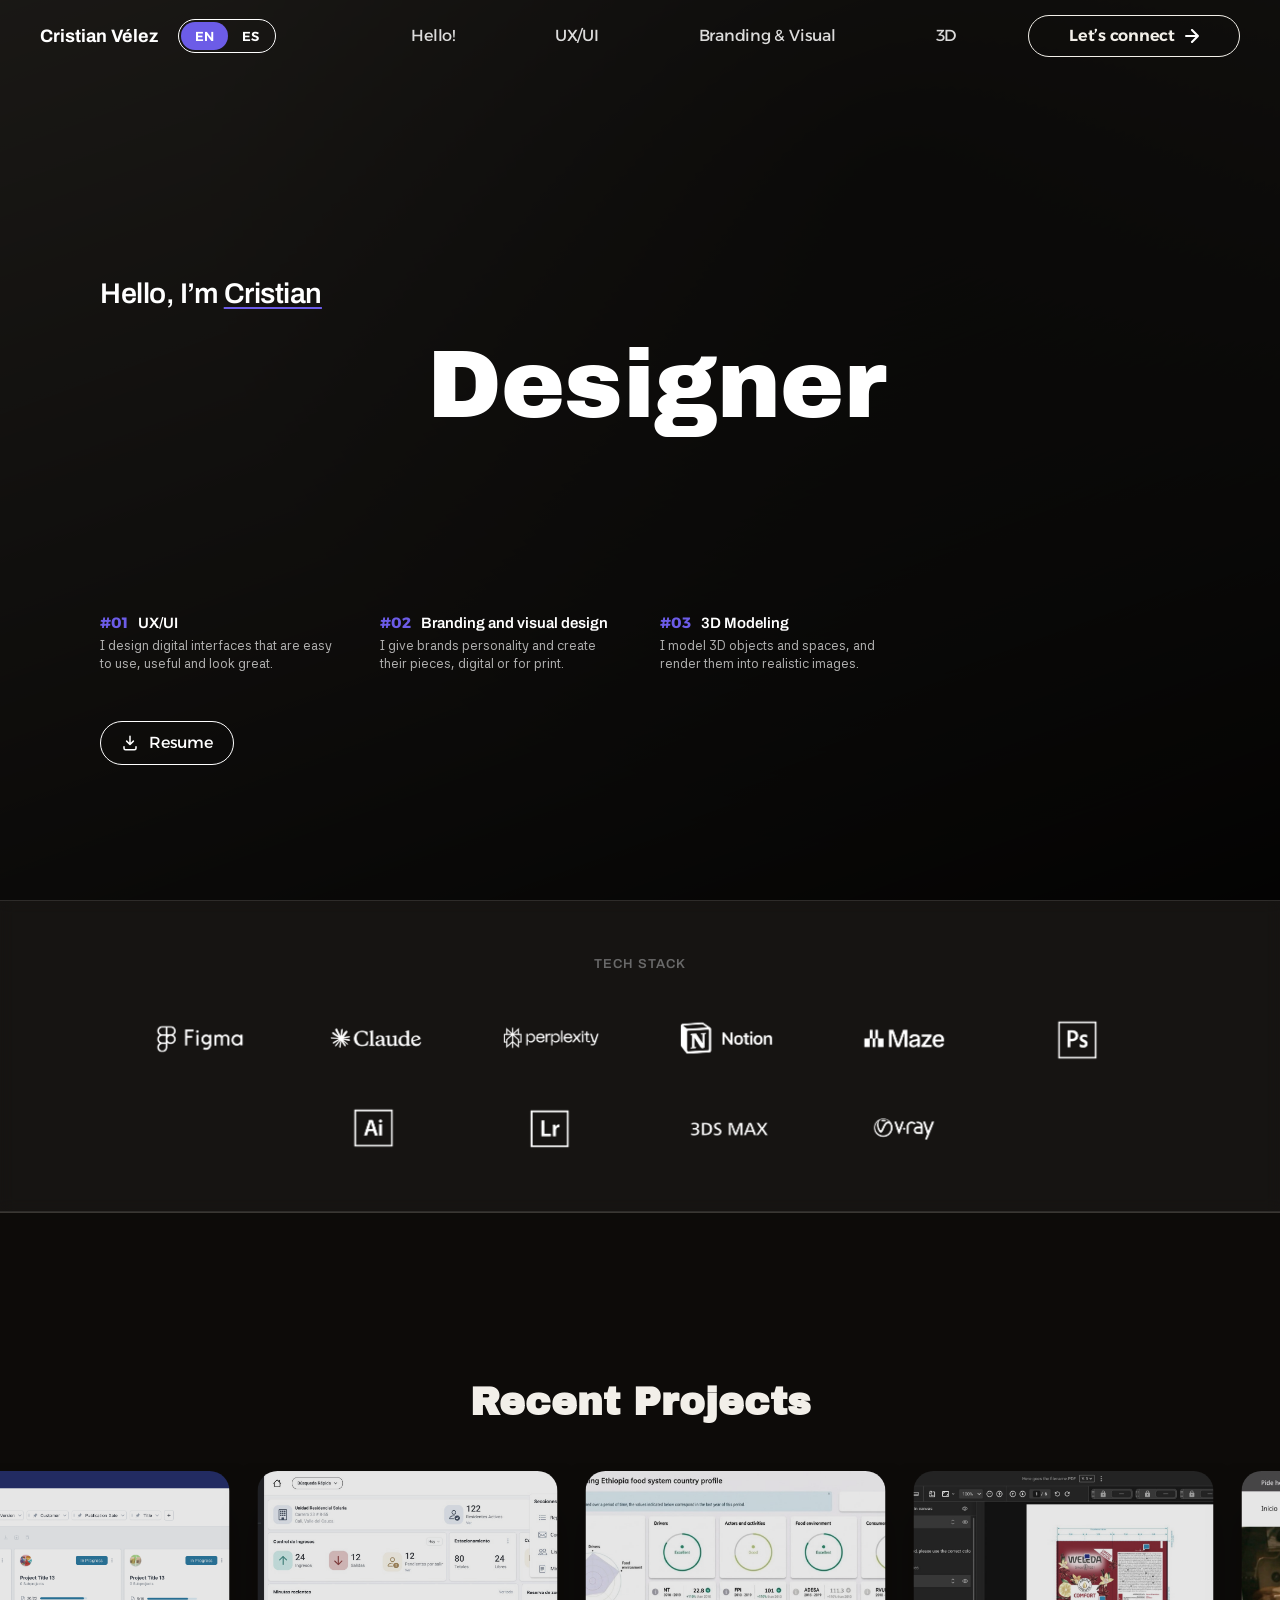
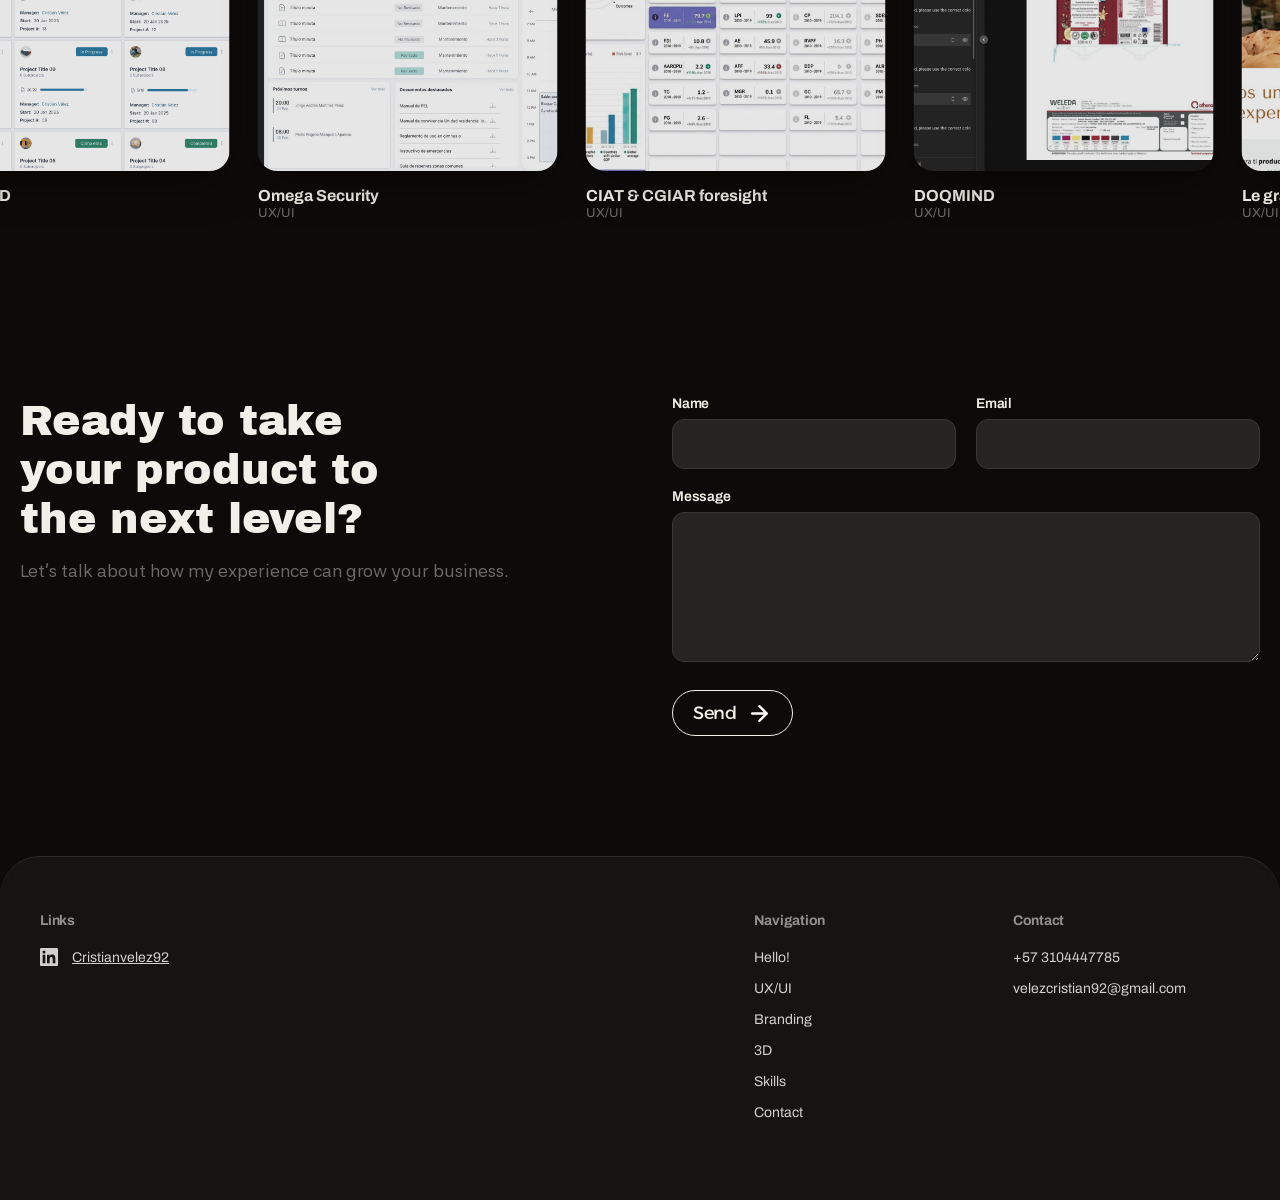
==== index.html @ 63256c47 "Publish portfolio: UX/UI, Branding & Visual Design, and 3D sections Co-Authored-By: Claude Sonnet 5 " ====
<!DOCTYPE html>
<html lang="en" data-idioma="en">
<head>
  <meta charset="UTF-8">
  <meta name="viewport" content="width=device-width, initial-scale=1.0">

  <title>Cristian Vélez — Product UX/UI Designer</title>
  <meta name="description" content="Portfolio de Cristian Vélez, Product UX/UI Designer. Diseño de interfaces digitales, sistemas de diseño y experiencias centradas en el usuario.">

  <!-- Google Analytics: mide visitas y métricas del sitio -->
  <script async src="https://www.googletagmanager.com/gtag/js?id=G-VSRY9CKKLL"></script>
  <script>
    window.dataLayer = window.dataLayer || [];
    function gtag(){dataLayer.push(arguments);}
    gtag('js', new Date());
    gtag('config', 'G-VSRY9CKKLL');
  </script>

  <!-- Tipografías del Figma: Alexandria y Archivo -->
  <link rel="preconnect" href="https://fonts.googleapis.com">
  <link rel="preconnect" href="https://fonts.gstatic.com" crossorigin>
  <link href="https://fonts.googleapis.com/css2?family=Alexandria:wght@400;700&family=Archivo:wght@400;600;700&family=Archivo+Black&family=Asta+Sans:wght@400&display=swap" rel="stylesheet">

  <!-- Se ejecuta ANTES de que se pinte la página, para que no haya
       parpadeo. Hace dos cosas:

       1. Marca que hay JavaScript. Los elementos animados solo se
          ocultan si existe esta clase, así que si el JS falla o está
          desactivado, todo se ve igual pero sin animación.

       2. Elige el idioma: el que hayas usado la última vez, o el del
          navegador si es tu primera visita. Sin JavaScript queda el
          inglés, que es lo que trae el HTML.

       (El sitio es solo modo oscuro: ya no hay selector de tema.) -->
  <script>
    document.documentElement.classList.add('js-anim');
    (function () {
      var guardado = null;
      try { guardado = localStorage.getItem('idioma'); } catch (e) {}
      var idioma = (guardado === 'es' || guardado === 'en') ? guardado
        : ((navigator.language || 'en').toLowerCase().indexOf('es') === 0 ? 'es' : 'en');
      document.documentElement.setAttribute('data-idioma', idioma);
      document.documentElement.setAttribute('lang', idioma);
    })();
  </script>

  <link rel="stylesheet" href="css/tokens.css?v=6">
  <link rel="stylesheet" href="css/styles.css?v=86">
  <!-- Estilos del modal de proyecto (mismo modal que ux-ui.html) -->
  <link rel="stylesheet" href="css/proyectos-bento.css?v=4">
</head>
<body>

  <!-- Fondo animado: cielo estrellado con profundidad (algunas más
       nítidas, otras tenues) que se desplaza al hacer scroll, con
       algún cometa cruzando cada tanto. Puramente decorativo, va
       detrás de todo el contenido. Lo dibuja el JS (ver "FONDO
       ANIMADO — CIELO ESTRELLADO" en js/main.js). -->
  <canvas id="fondo-red" class="fondo-red" aria-hidden="true"></canvas>

  <!-- Barra fina que crece con el scroll: marca cuánto falta de página.
       La ancha el JS (ver "BARRA DE PROGRESO" en js/main.js). -->
  <div class="progreso" aria-hidden="true"><div class="progreso-barra"></div></div>

  <!-- Botón flotante: esconde toda la página y deja solo el fondo
       animado (estrellas + cometas) a pantalla completa. Ver "BOTÓN
       VER LAS ESTRELLAS" en js/main.js y ".modo-espacio" en el CSS. -->
  <button type="button" id="boton-espacio" class="boton-espacio" aria-pressed="false">
    <span data-estado="ver"><span lang="en">View the stars</span><span lang="es">Ver las estrellas</span></span>
    <span data-estado="volver" hidden><span lang="en">Back to the site</span><span lang="es">Volver al sitio</span></span>
  </button>

  <!-- ============================================================
       HEADER — barra de navegación

       CÓMO FUNCIONAN LOS DOS IDIOMAS EN TODO EL SITIO:
       cada texto está escrito dos veces, una al lado de la otra:

           <span lang="en">Projects</span><span lang="es">Proyectos</span>

       El CSS muestra solo la del idioma elegido. Para cambiar un texto,
       editá las dos versiones y listo: no hay que tocar ningún otro
       archivo. Si un texto no se traduce (nombres de proyectos, de
       herramientas, tu nombre), va suelto sin spans.
       ============================================================ -->
  <header class="site-header header-hero">

    <!-- Solo se ve en celular. En pantallas más grandes los links van
         siempre a la vista y este botón se esconde. -->
    <button class="nav-toggle" type="button"
            aria-expanded="false" aria-controls="menu-principal"
            aria-label="Abrir menú">
      <span class="nav-toggle-linea"></span>
      <span class="nav-toggle-linea"></span>
      <span class="nav-toggle-linea"></span>
    </button>

    <!-- Nombre, a la izquierda. En esta página (el home) es solo un
         ancla a "Hello!"; en el resto de páginas apunta acá mismo
         (index.html#hello). -->
    <a href="#hello" class="brand-nombre">Cristian Vélez</a>

    <!-- Selector de idioma, al lado del nombre. -->
    <div class="idioma-toggle" role="group" aria-label="Language / Idioma">
      <button type="button" class="idioma-boton" data-idioma-set="en">EN</button>
      <button type="button" class="idioma-boton" data-idioma-set="es">ES</button>
    </div>

    <!-- Cada categoría (UX/UI, Branding, 3D) es una PÁGINA aparte, no
         una sección de esta misma página. Ya no se marca cuál está
         activa (is-active): los cuatro links se ven siempre igual. -->
    <nav class="nav-pill" id="menu-principal" aria-label="Navegación principal">
      <a href="#hello" class="nav-item"><span lang="en">Hello!</span><span lang="es">¡Hola!</span></a>
      <a href="ux-ui.html" class="nav-item">UX/UI</a>
      <a href="branding.html" class="nav-item"><span lang="en">Branding &amp; Visual</span><span lang="es">Branding &amp; Visual</span></a>
      <a href="3d-modeling.html" class="nav-item">3D</a>

      <!-- Mismo botón que el de acá abajo (en .brand), repetido. Es la
           versión que se ve SOLO en celular, dentro del menú
           hamburguesa: en .brand queda oculta en celular, y esta queda
           oculta en tablet/desktop (ver el media query "hasta 599px"
           en styles.css). Así en cada tamaño existe un solo botón
           visible, nunca los dos a la vez. -->
      <a href="#get-in-touch" class="nav-item nav-cta">
        <span lang="en">Let&rsquo;s connect</span><span lang="es">Conectemos</span>
        <span class="nav-cta-icono"><img src="assets/img/icon-arrow.svg" alt="" width="14" height="14"></span>
      </a>
    </nav>

    <div class="brand">

      <!-- El botón "de verdad" para tablet/desktop. En celular se
           esconde: su lugar lo ocupa la copia de arriba, dentro del
           menú hamburguesa. -->
      <a href="#get-in-touch" class="nav-item nav-cta">
        <span lang="en">Let&rsquo;s connect</span><span lang="es">Conectemos</span>
        <span class="nav-cta-icono"><img src="assets/img/icon-arrow.svg" alt="" width="14" height="14"></span>
      </a>

    </div>

  </header>


  <main>

    <!-- ============================================================
         HELLO! — sección de presentación (hero)
         Para cambiar los textos, edítalos directamente acá abajo.
         ============================================================ -->
    <section id="hello" class="hero" data-reveal-group>

      <!-- Foto de fondo + degradado naranja encima, para que se lea
           como una sola pieza y el texto de arriba se pueda leer.
           Para cambiar el video, reemplazá assets/perfil/hero-video.mp4
           manteniendo el nombre. autoplay+muted+loop+playsinline para
           que arranque solo (sin sonido) en cualquier navegador,
           incluido el celular. -->
      <div class="hero-fondo" aria-hidden="true">
        <video src="assets/perfil/hero-video.mp4" autoplay muted loop playsinline></video>
      </div>

      <div class="hero-texto">
        <p class="hero-eyebrow" data-reveal>
          <span lang="en">Hello, I&rsquo;m <span class="is-accent">Cristian</span></span>
          <span lang="es">Hola, soy <span class="is-accent">Cristian</span></span>
        </p>

        <div class="hero-quote">

          <!-- La palabra dentro de .hero-palabra-rotativa cambia sola
               cada 3 segundos (UX/UI → Visual → 3D → UX/UI...), ver
               "TÍTULO ROTATIVO DEL HERO" en js/main.js. Es la MISMA
               palabra en los dos idiomas (no se traduce "UX/UI",
               "Visual" ni "3D"), así que el JS actualiza las dos
               copias (inglés y español) al mismo tiempo sin
               importarle cuál está visible. -->
          <h1 class="hero-headline" data-reveal>
            <span lang="en"><span class="hero-palabra-rotativa">UX/UI</span> Designer</span>
            <span lang="es">Diseñador <span class="hero-palabra-rotativa">UX/UI</span></span>
          </h1>
        </div>
      </div>

      <!-- Categorías reales del sitio (las mismas 3 páginas del menú),
           a modo de remate de la tarjeta. Si agregás una categoría
           nueva al menú, copiá uno de estos <a> y sumalo acá también. -->
      <nav class="hero-categorias" aria-label="Categorías de trabajo" data-reveal>
        <a href="ux-ui.html">
          <span class="hero-categoria-titulo"><span class="hero-categoria-num">01</span>UX/UI</span>
          <span class="hero-categoria-desc">
            <span lang="en">I design digital interfaces that are easy to use, useful and look great.</span>
            <span lang="es">Creo interfaces digitales fáciles de usar, útiles y que se ven geniales.</span>
          </span>
        </a>
        <a href="branding.html">
          <span class="hero-categoria-titulo"><span class="hero-categoria-num">02</span><span lang="en">Branding and visual design</span><span lang="es">Branding and visual design</span></span>
          <span class="hero-categoria-desc">
            <span lang="en">I give brands personality and create their pieces, digital or for print.</span>
            <span lang="es">Le doy personalidad a las marcas y creo sus piezas digitales o para impresión.</span>
          </span>
        </a>
        <a href="3d-modeling.html">
          <span class="hero-categoria-titulo"><span class="hero-categoria-num">03</span><span lang="en">3D Modeling</span><span lang="es">Modelado 3D</span></span>
          <span class="hero-categoria-desc">
            <span lang="en">I model 3D objects and spaces, and render them into realistic images.</span>
            <span lang="es">Modelo objetos y espacios en 3D, y los renderizo en imágenes realistas.</span>
          </span>
        </a>
      </nav>

      <!-- El botón reutiliza el mismo PDF que "About me": ver el
           aviso sobre el CV en español ahí abajo. -->
      <a class="btn-secundario hero-cv cv-descarga" data-reveal
         href="assets/cv/cv-cristian-velez-en.pdf" download>
        <svg class="btn-secundario-icono" viewBox="0 0 24 24" width="18" height="18"
             fill="none" aria-hidden="true" focusable="false">
          <path d="M12 3v11m0 0l-4.5-4.5M12 14l4.5-4.5M4 17v2a2 2 0 0 0 2 2h12a2 2 0 0 0 2-2v-2"
                stroke="currentColor" stroke-width="2"
                stroke-linecap="round" stroke-linejoin="round"/>
        </svg>
        <span lang="en">Resume</span><span lang="es">Currículum</span>
      </a>

    </section>

    <!-- ============================================================
         PROGRAMAS — franja oscura de ancho completo, justo después
         de la foto del Hello.

         Los logos se cargan solos si existe el archivo correspondiente
         en assets/tools/ (ver "LOGOS DE HERRAMIENTAS" en js/main.js).
         Mientras no exista, cada uno muestra el nombre en texto.
         ============================================================ -->
    <section class="herramientas" data-reveal-group>
      <p class="herramientas-titulo" data-reveal>
        <span lang="en">Tech stack</span>
        <span lang="es">Stack tecnológico</span>
      </p>
      <ul class="herramientas-lista">
        <li data-reveal data-tool="figma">Figma</li>
        <li data-reveal data-tool="claude">Claude</li>
        <li data-reveal data-tool="perplexity">Perplexity</li>
        <li data-reveal data-tool="notion">Notion</li>
        <li data-reveal data-tool="maze">Maze</li>
        <li data-reveal data-tool="photoshop">Photoshop</li>
        <li data-reveal data-tool="illustrator">Illustrator</li>
        <li data-reveal data-tool="lightroom">Lightroom</li>
        <li data-reveal data-tool="3dmax">3ds Max</li>
        <li data-reveal data-tool="vray">V-Ray</li>
      </ul>
    </section>

    <!-- Línea separadora. Va de borde a borde de la pantalla.
         Para cambiar el aire que deja, mirá .separador en el CSS. -->
    <hr class="separador">

    <!-- ============================================================
         PROYECTOS RECIENTES — vidriera de 6, con link a la página de
         su categoría. Por ahora los 6 son de UX/UI porque es la única
         categoría con proyectos reales cargados: apenas tengas
         contenido real de Branding o 3D, cambiamos 2 o 3 de estos por
         esos (nunca inventar proyectos que no existen).

         La PORTADA de cada uno reutiliza la primera captura de su
         carrusel (ver js/projects.js). Cuando tengas una imagen
         pensada como portada, avisame y la cambiamos acá.
         ============================================================ -->
    <section class="recientes" data-reveal-group>
      <h2 class="recientes-titulo" data-reveal>
        <span lang="en">Recent Projects</span>
        <span lang="es">Proyectos recientes</span>
      </h2>

      <!-- Carrusel a todo el ancho de la pantalla (a propósito, sin el
           max-width del resto de la sección): se arrastra con el
           mouse/dedo (ver "CARRUSEL DE PROYECTOS RECIENTES" en
           js/main.js) y también responde al scroll horizontal normal
           (trackpad, shift+rueda). -->
      <div class="recientes-carrusel" data-carrusel>
       <div class="recientes-pista">
        <!-- data-proyecto + los campos ocultos (bento-item-*) son lo que
             lee js/proyectos-bento.js para abrir el modal con la info
             real del proyecto (la misma que en ux-ui.html). El href
             queda como respaldo por si el JS no carga. -->
        <a class="recientes-item" href="ux-ui.html" data-reveal data-proyecto="doqmind-platform">
          <img src="assets/projects/doqmind-platform/01-projects.png" alt="" loading="lazy" draggable="false">
          <span class="recientes-texto">
            <span class="recientes-nombre">DOQMIND</span>
            <span class="recientes-categoria">UX/UI</span>
          </span>
          <h2 class="bento-item-titulo" hidden>DOQMIND</h2>
          <span class="bento-item-categoria" hidden>SaaS</span>
          <span class="bento-badge-anio" hidden><span lang="en">2023–Present</span><span lang="es">2023–Presente</span></span>
          <p class="bento-item-subtitulo" hidden>
            <span lang="en">Workflow and assets management platform</span>
            <span lang="es">Plataforma de gestión de flujos de trabajo y activos</span>
          </p>
          <p class="bento-item-desc-completa" hidden>
            <span lang="en">I stepped into this project with the platform already live to fix critical issues:
              poorly optimized workflows causing bottlenecks and inconsistent interfaces that felt tedious to
              users. I redesigned dozens of screens and built a structured design system with a clear, versatile
              visual identity tailored for client customization. Ultimately, we optimized user task times and
              provided a much simpler way to search for files and manage projects.</span>
            <span lang="es">Entré a este proyecto con la plataforma ya en marcha para resolver problemas
              críticos: flujos mal optimizados que generaban cuellos de botella e interfaces sin consistencia
              visual que resultaban tediosas para el usuario. Rediseñé decenas de pantallas y estructuré un
              sistema de diseño con una identidad visual clara y versátil para la personalización de cada
              cliente. Al final, logramos optimizar los tiempos de trabajo de los usuarios y les dimos una
              forma mucho más sencilla de buscar archivos y gestionar sus proyectos.</span>
          </p>
        </a>

        <a class="recientes-item" href="ux-ui.html" data-reveal data-proyecto="omega-security">
          <img src="assets/projects/omega-security/01-menu-navegacion.jpg" alt="" loading="lazy" draggable="false">
          <span class="recientes-texto">
            <span class="recientes-nombre">Omega Security</span>
            <span class="recientes-categoria">UX/UI</span>
          </span>
          <h2 class="bento-item-titulo" hidden>Omega Security</h2>
          <span class="bento-item-categoria" hidden>B2B</span>
          <span class="bento-badge-anio" hidden>2022</span>
          <p class="bento-item-subtitulo" hidden>
            <span lang="en">Residential unit access management platform</span>
            <span lang="es">Plataforma de gestión de accesos para unidades residenciales</span>
          </p>
          <p class="bento-item-desc-completa" hidden>
            <span lang="en">I designed from scratch the platform used by security guards
              and coordinators in residential complexes to manage access logs, parcel
              deliveries, and incident reports. To understand the real-world context,
              I conducted field research directly at guard posts, interviewing staff
              to map out time-critical actions. Based on these insights, I structured an
              intuitive layout with role-based access that streamlined the daily operations
              of the security team. The platform is currently live and actively running
              across the company's residential sites.</span>
            <span lang="es">Diseñé desde cero la plataforma que utilizan los vigilantes y
              coordinadores en unidades residenciales para gestionar accesos, paquetería y
              minutas de seguridad. Para entender las necesidades reales del entorno,
              realicé investigación de campo directamente en las porterías, entrevistando
              al personal operativo para mapear las tareas más críticas e inmediatas. Con
              esta información, definí un layout intuitivo y un sistema de permisos por
              roles que simplificó la rutina diaria del equipo de seguridad. La plataforma
              se encuentra completamente funcional, operando en tiempo real en los
              proyectos residenciales de la empresa.</span>
          </p>
        </a>

        <a class="recientes-item" href="ux-ui.html" data-reveal data-proyecto="ciat-cgiar-foresight">
          <img src="assets/projects/ciat-cgiar-foresight/01-home.jpg" alt="" loading="lazy" draggable="false">
          <span class="recientes-texto">
            <span class="recientes-nombre">CIAT &amp; CGIAR foresight</span>
            <span class="recientes-categoria">UX/UI</span>
          </span>
          <h2 class="bento-item-titulo" hidden>CIAT &amp; CGIAR foresight</h2>
          <span class="bento-item-categoria" hidden>Dashboards</span>
          <span class="bento-badge-anio" hidden>2021</span>
          <p class="bento-item-subtitulo" hidden>
            <span lang="en">Website and interactive dashboard</span>
            <span lang="es">Sitio web y tablero interactivo</span>
          </p>
          <p class="bento-item-desc-completa" hidden>
            <span lang="en">I designed an interactive dashboard for CIAT and CGIAR
              Foresight focused on visualizing open-data across socio-economic and food
              systems. My role was to structure and categorize complex variables
              (environmental, social, energy, and consumer choice) into a clear overview
              of country-level performance in regions like Ethiopia, Honduras, and
              Bangladesh. The tool is currently active and supports the organization’s
              ongoing foresight research.</span>
            <span lang="es">Diseñé un dashboard interactivo para CIAT y CGIAR Foresight
              enfocado en la visualización de datos abiertos sobre sistemas alimentarios y
              socioeconómicos. Mi rol fue estructurar y categorizar variables complejas
              (ambientales, sociales, energéticas y de consumo) para presentar una visión
              clara de la situación país en regiones como Etiopía, Honduras y Bangladesh. La herramienta está
              operativa y permite a la organización analizar la salud general de estas
              variables para respaldar sus investigaciones prospectivas.</span>
          </p>
        </a>

        <a class="recientes-item" href="ux-ui.html" data-reveal data-proyecto="doqmind-viewer">
          <img src="assets/projects/doqmind-viewer/01-general.jpg" alt="" loading="lazy" draggable="false">
          <span class="recientes-texto">
            <span class="recientes-nombre">DOQMIND</span>
            <span class="recientes-categoria">UX/UI</span>
          </span>
          <h2 class="bento-item-titulo" hidden>DOQMIND</h2>
          <span class="bento-item-categoria" hidden>SaaS</span>
          <span class="bento-badge-anio" hidden><span lang="en">2023–Present</span><span lang="es">2023–Presente</span></span>
          <p class="bento-item-subtitulo" hidden>
            <span lang="en">Collaborative asset viewer</span>
            <span lang="es">Visor colaborativo de assets</span>
          </p>
          <p class="bento-item-desc-completa" hidden>
            <span lang="en">I designed this interface from scratch based on an initial set of technical
              requirements and collaborative tools. I mapped out interaction flows and structured a
              workspace where complex features—such as distance measuring, color layer inspection,
              barcode analysis, multi-page viewing, and live commenting—could coexist seamlessly.
              The tool is currently live, used in real-time operations, and continuously evolving.</span>
            <span lang="es">Diseñé esta interfaz desde cero a partir de una lista inicial de
              requerimientos técnicos y herramientas colaborativas. Me encargué de diagramar
              las interacciones y estructurar un espacio de trabajo donde funciones complejas
              como medición de distancias, inspección de capas de color, códigos de barras,
              paginado y comentarios en tiempo real convivieran de manera intuitiva y sin choques
              operativos. La herramienta está completamente funcional, es utilizada en tiempo real
              por los clientes de la compañía y continúa sumando mejoras.</span>
          </p>
        </a>

        <a class="recientes-item" href="ux-ui.html" data-reveal data-proyecto="le-grand-frances-bakery">
          <img src="assets/projects/le-grand-frances-bakery/01-home.jpg" alt="" loading="lazy" draggable="false">
          <span class="recientes-texto">
            <span class="recientes-nombre">Le grand francés bakery</span>
            <span class="recientes-categoria">UX/UI</span>
          </span>
          <h2 class="bento-item-titulo" hidden>Le grand francés bakery</h2>
          <span class="bento-item-categoria" hidden>B2C</span>
          <span class="bento-badge-anio" hidden>2020</span>
          <p class="bento-item-subtitulo" hidden>
            <span lang="en">Online sales platform</span>
            <span lang="es">Plataforma de ventas online</span>
          </p>
          <p class="bento-item-desc-completa" hidden>
            <span lang="en">I designed the e-commerce platform for Le Grand Francés,
              covering everything from brand presentation to catalog management and the
              full checkout/delivery flow for both retail and wholesale orders. The live
              platform optimized business operations by centralizing order intake,
              logistics, and payments into a single, intuitive channel.</span>
            <span lang="es">Diseñé la plataforma de e-commerce para la panadería Le
              Grand Francés, cubriendo desde la presentación de marca hasta el catálogo y
              flujo completo de pago y envío para ventas minoristas y al por mayor. El
              sitio web optimizó la operación del negocio al centralizar la recepción de
              pedidos, organizando la logística y la facturación a través de un canal
              digital claro y 100% operativo.</span>
          </p>
        </a>

        <a class="recientes-item" href="ux-ui.html" data-reveal data-proyecto="driven-properties-latam">
          <img src="assets/projects/driven-properties-latam/01-destacados.jpg" alt="" loading="lazy" draggable="false">
          <span class="recientes-texto">
            <span class="recientes-nombre">Driven properties LATAM</span>
            <span class="recientes-categoria">UX/UI</span>
          </span>
          <h2 class="bento-item-titulo" hidden>Driven properties LATAM</h2>
          <span class="bento-item-categoria" hidden><span lang="en">Websites</span><span lang="es">Sitios web</span></span>
          <span class="bento-badge-anio" hidden>2020</span>
          <p class="bento-item-subtitulo" hidden>
            <span lang="en">Website</span>
            <span lang="es">Sitio web</span>
          </p>
          <p class="bento-item-desc-completa" hidden>
            <span lang="en">I designed the regional digital platform for Driven Properties
              LATAM, tailored for real estate investment and discovery in Dubai. I
              structured the user experience to highlight market benefits, map out key
              neighborhoods, and present an interactive catalog for buying, selling, or
              listing properties for rent.</span>
            <span lang="es">Diseñé la plataforma digital de Driven Properties para el
              mercado latinoamericano, orientada a la consulta e inversión inmobiliaria
              en Dubái. Estructuré la experiencia para educar al usuario sobre
              los beneficios del mercado, presentar un mapa de zonas clave y desplegar
              un catálogo interactivo de propiedades para compra, venta o alquiler,
              además de permitir a los propietarios postular sus inmuebles.</span>
          </p>
        </a>

        <a class="recientes-item" href="branding.html" data-reveal data-proyecto="johanna-borrero-pediatria">
          <img src="assets/projects/johanna-borrero-pediatria/00.jpg" alt="" loading="lazy" draggable="false">
          <span class="recientes-texto">
            <span class="recientes-nombre">Johanna Borrero Pediatría</span>
            <span class="recientes-categoria">Branding</span>
          </span>
          <h2 class="bento-item-titulo" hidden>Johanna Borrero Pediatría y Neonatología</h2>
          <span class="bento-item-categoria" hidden>Branding</span>
          <span class="bento-badge-anio" hidden><span lang="en">2026</span><span lang="es">2026</span></span>
          <p class="bento-item-subtitulo" hidden>
            <span lang="en">Visual identity for a pediatric practice</span>
            <span lang="es">Identidad visual para un consultorio pediátrico</span>
          </p>
          <p class="bento-item-desc-completa" hidden>
            <span lang="en">Creation of the visual identity for Dra. Johanna Borrero's pediatric and
              neonatal practice. I designed the isotype — a mother elephant and her calf, symbolizing
              memory, protection and bond — along with the logotype, color palette, typography and
              voice and tone.</span>
            <span lang="es">Creación de la identidad visual para el consultorio de pediatría y
              neonatología de la Dra. Johanna Borrero. Diseñé el isotipo —una elefanta y su cría, que
              simbolizan memoria, protección y vínculo— junto con el logotipo, la paleta de color, la
              tipografía y el tono de voz de la marca.</span>
          </p>
        </a>

        <a class="recientes-item" href="branding.html" data-reveal data-proyecto="eme-al-cubo">
          <img src="assets/projects/eme-al-cubo/00.jpg" alt="" loading="lazy" draggable="false">
          <span class="recientes-texto">
            <span class="recientes-nombre">Eme al Cubo</span>
            <span class="recientes-categoria">Branding</span>
          </span>
          <h2 class="bento-item-titulo" hidden>Eme al Cubo</h2>
          <span class="bento-item-categoria" hidden>Branding</span>
          <span class="bento-badge-anio" hidden><span lang="en">2026</span><span lang="es">2026</span></span>
          <p class="bento-item-subtitulo" hidden>
            <span lang="en">Corporate identity for a construction company</span>
            <span lang="es">Identidad corporativa para una constructora</span>
          </p>
          <p class="bento-item-desc-completa" hidden>
            <span lang="en">Creation of the corporate identity for Eme al Cubo, an architectural
              development and civil works company. I designed the isotype — the letter M repeated
              on the three visible faces of a cube, drawn with a single continuous stroke — along
              with the logotype, color palette, typography and system of authorized versions.</span>
            <span lang="es">Creación de la identidad corporativa de Eme al Cubo, una empresa de
              desarrollos arquitectónicos y obra civil. Diseñé el isotipo —la letra M repetida en
              las tres caras visibles de un cubo, trazada con una sola línea continua— junto con el
              logotipo, la paleta de color, la tipografía y el sistema de versiones autorizadas.</span>
          </p>
        </a>

        <a class="recientes-item" href="3d-modeling.html" data-reveal data-proyecto="bigjonan-studio">
          <img src="assets/projects/booth-design/aht-fehgra.png" alt="" loading="lazy" draggable="false">
          <span class="recientes-texto">
            <span class="recientes-nombre">Bigjonan Studio</span>
            <span class="recientes-categoria">3D</span>
          </span>
          <h2 class="bento-item-titulo" hidden>Bigjonan Studio</h2>
          <span class="bento-item-categoria" hidden><span lang="en">Booth design</span><span lang="es">Diseño de stands</span></span>
        </a>
       </div>
      </div>
    </section>

    <!-- La sección de proyectos UX/UI se mudó a ux-ui.html: ahora es su
         propia página, junto con Branding (branding.html) y 3D
         (3d-modeling.html). Acá en el home solo queda la presentación
         (Hello!), Programas, Skills y Contacto. -->

    <!-- La sección Skills (habilidades de UX/UI) se mudó a ux-ui.html:
         son habilidades específicas de esa disciplina, no algo
         general del home. -->

    <!-- ============================================================
         GET IN TOUCH — titular + formulario de contacto

         El formulario usa WEB3FORMS: los envíos te llegan por email,
         sin backend ni base de datos. La clave ya está puesta.

         OJO: solo funciona con el sitio PUBLICADO. Si abrís este
         archivo con doble clic, el navegador bloquea el envío.
         ============================================================ -->
    <section id="get-in-touch" class="contacto" data-reveal-group>

      <div class="contacto-texto" data-reveal>
        <h2 class="contacto-titulo">
          <span lang="en">Ready to take your product to the next level?</span>
          <span lang="es">¿Listo para elevar el nivel de tu producto?</span>
        </h2>
        <p class="contacto-lead">
          <span lang="en">Let&rsquo;s talk about how my experience can grow your business.</span>
          <span lang="es">Hablemos de cómo mi experiencia puede hacer crecer tu negocio.</span>
        </p>
      </div>

      <form class="contacto-form"
            action="https://api.web3forms.com/submit"
            method="POST"
            data-reveal>

        <!-- Tu clave de Web3Forms. Sin esto el formulario no envía. -->
        <input type="hidden" name="access_key" value="1b6043e1-4f85-4c2c-814d-a2afacd2a529">

        <!-- Asunto con el que te va a llegar el mail. Cambialo si querés. -->
        <input type="hidden" name="subject" value="Nuevo mensaje desde el portfolio">

        <!-- Trampa antispam de Web3Forms: no se ve, pero los robots la
             marcan y así el envío se descarta. No la borres. -->
        <input type="checkbox" name="botcheck" class="campo-trampa" tabindex="-1">

        <div class="contacto-fila">
          <div class="campo">
            <label for="nombre"><span lang="en">Name</span><span lang="es">Nombre</span></label>
            <!-- Los name de estos campos son los que espera Web3Forms:
                 usa "email" para que puedas responder el mail directo a
                 quien te escribió. -->
            <input id="nombre" name="name" type="text" autocomplete="name" required>
          </div>

          <div class="campo">
            <label for="email">Email</label>
            <input id="email" name="email" type="email" autocomplete="email" required>
          </div>
        </div>

        <div class="campo">
          <label for="mensaje"><span lang="en">Message</span><span lang="es">Mensaje</span></label>
          <textarea id="mensaje" name="message" rows="6" required></textarea>
        </div>
        <button type="submit" class="btn-primary contacto-enviar">
          <span lang="en">Send</span><span lang="es">Enviar</span>
          <span class="btn-icon">
            <img src="assets/img/icon-arrow.svg" alt="" width="17" height="17">
          </span>
        </button>
      </form>

    </section>

  </main>

  <!-- ============================================================
       MODAL DE PROYECTO — igual que en ux-ui.html/branding.html/
       3d-modeling.html. Se abre al hacer clic en una tarjeta del
       carrusel "Proyectos recientes" (ver js/proyectos-bento.js).
       ============================================================ -->
  <div class="bento-modal" id="bento-modal" aria-hidden="true">
    <div class="bento-modal-fondo" data-cerrar-modal></div>
    <div class="bento-modal-caja" role="dialog" aria-modal="true" aria-labelledby="bento-modal-titulo">
      <button type="button" class="bento-modal-cerrar" data-cerrar-modal aria-label="Close">
        <svg viewBox="0 0 24 24" width="20" height="20" fill="none" aria-hidden="true">
          <path d="M6 6l12 12M18 6L6 18" stroke="currentColor" stroke-width="2" stroke-linecap="round"/>
        </svg>
      </button>

      <div class="bento-modal-galeria">
        <img class="bento-modal-imagen" id="bento-modal-imagen" src="" alt="">
        <button type="button" class="bento-modal-nav bento-modal-prev" data-modal-prev aria-label="Previous image">
          <svg viewBox="0 0 24 24" width="20" height="20" fill="none" aria-hidden="true"><path d="M15 6l-6 6 6 6" stroke="currentColor" stroke-width="2" stroke-linecap="round" stroke-linejoin="round"/></svg>
        </button>
        <button type="button" class="bento-modal-nav bento-modal-next" data-modal-next aria-label="Next image">
          <svg viewBox="0 0 24 24" width="20" height="20" fill="none" aria-hidden="true"><path d="M9 6l6 6-6 6" stroke="currentColor" stroke-width="2" stroke-linecap="round" stroke-linejoin="round"/></svg>
        </button>
        <span class="bento-modal-contador" id="bento-modal-contador"></span>
      </div>

      <div class="bento-modal-texto">
        <div class="bento-modal-meta">
          <span class="bento-modal-categoria" id="bento-modal-categoria"></span>
          <span class="bento-modal-anio" id="bento-modal-anio"></span>
        </div>
        <h2 class="bento-modal-titulo" id="bento-modal-titulo"></h2>
        <p class="bento-modal-caption" id="bento-modal-caption"></p>
        <p class="bento-modal-subtitulo" id="bento-modal-subtitulo"></p>
        <p class="bento-modal-descripcion" id="bento-modal-descripcion"></p>
      </div>
    </div>
  </div>

  <!-- ============================================================
       FOOTER — tres columnas sobre fondo oscuro
       Para editar los textos, cambialos directamente acá abajo.
       ============================================================ -->
  <footer class="site-footer">
    <div class="footer-interior">

      <div class="footer-col">
        <h2 class="footer-titulo"><span lang="en">Links</span><span lang="es">Enlaces</span></h2>
        <ul class="footer-lista">
          <li>
            <!-- OJO: la dirección la armé con tu usuario, pero LinkedIn
                 no siempre usa el mismo texto en la URL del perfil.
                 Abrí tu perfil, copiá la dirección de la barra del
                 navegador y pegala acá en el href. -->
            <a class="footer-social" href="https://www.linkedin.com/in/cristianvelez92"
               target="_blank" rel="noopener noreferrer">
              <svg class="footer-icono" viewBox="0 0 24 24" width="18" height="18"
                   fill="currentColor" aria-hidden="true" focusable="false">
                <path d="M20.447 20.452h-3.554v-5.569c0-1.328-.027-3.037-1.852-3.037-1.853 0-2.136 1.445-2.136 2.939v5.667H9.351V9h3.414v1.561h.046c.477-.9 1.637-1.85 3.37-1.85 3.601 0 4.267 2.37 4.267 5.455v6.286zM5.337 7.433a2.062 2.062 0 0 1-2.063-2.065 2.064 2.064 0 1 1 2.063 2.065zm1.782 13.019H3.555V9h3.564v11.452zM22.225 0H1.771C.792 0 0 .774 0 1.729v20.542C0 23.227.792 24 1.771 24h20.451C23.2 24 24 23.227 24 22.271V1.729C24 .774 23.2 0 22.222 0h.003z"/>
              </svg>
              <span>Cristianvelez92</span>
            </a>
          </li>
        </ul>
      </div>

      <div class="footer-col">
        <h2 class="footer-titulo"><span lang="en">Navigation</span><span lang="es">Navegación</span></h2>
        <ul class="footer-lista">
          <li><a href="#hello"><span lang="en">Hello!</span><span lang="es">¡Hola!</span></a></li>
          <li><a href="ux-ui.html">UX/UI</a></li>
          <li><a href="branding.html">Branding</a></li>
          <li><a href="3d-modeling.html">3D</a></li>
          <li><a href="ux-ui.html#skills"><span lang="en">Skills</span><span lang="es">Habilidades</span></a></li>
          <li><a href="#get-in-touch"><span lang="en">Contact</span><span lang="es">Contacto</span></a></li>
        </ul>
      </div>

      <div class="footer-col">
        <h2 class="footer-titulo"><span lang="en">Contact</span><span lang="es">Contacto</span></h2>
        <ul class="footer-lista">
          <li><a href="tel:+573104447785">+57 3104447785</a></li>
          <li><a href="mailto:velezcristian92@gmail.com">velezcristian92@gmail.com</a></li>
        </ul>
      </div>

    </div>
  </footer>

  <script src="js/projects.js"></script>
  <script src="js/main.js?v=33"></script>
  <script src="js/proyectos-bento.js?v=3"></script>
</body>
</html>
---- css/tokens.css ----
/* ============================================================
   TOKENS — valores extraídos del Figma
   Todo color, tipografía y espaciado del sitio sale de acá.
   Si cambias algo en el Figma, se cambia acá y se propaga solo.
   ============================================================ */

:root {

  /* --- Colores ---
     El sitio es solo modo oscuro (ya no hay selector de tema): estos
     son los únicos valores, no hay una versión "clara" en ningún
     lado. */
  --color-bg: #0d0b09;             /* fondo oscuro y cálido de todo el sitio */
  --color-ink: #f2efe9;            /* texto principal / pill activo */
  --color-white: #ffffff;
  --color-muted: #696969;          /* texto de items inactivos; #696969 es el valor que definió Cristian para .project-desc, no cambiarlo */
  --color-modal-desc: #b0aca4;     /* descripción del modal de proyecto: más clara que --color-muted para mejor contraste (solo el modal, las cards siguen en #696969) */
  --color-border: #3a3733;         /* borde del pill de navegación */
  --color-accent: #6C5CE7;         /* violeta: ícono, "Cristian", botón */
  --color-border-soft: #47433d;
  --color-surface: #262420;        /* tarjetas: un escalón más claras que el fondo, no blancas */
  --color-disabled: #55524c;       /* flecha del carrusel sin uso */
  --color-error: #b3261e;          /* avisos de error del formulario */

  /* Grises del footer, que va sobre fondo oscuro. Los dos pasan el
     contraste AA sobre --color-footer-bg: 4.7:1 el título y 8.6:1 el
     enlace. */
  --color-footer-title: #8f8f8f;
  --color-footer-link: #d0d0d0;
  /* Un toque más clara que --color-bg: si quedara igual, el footer se
     perdería contra la página y dejaría de leerse como una banda
     aparte. */
  --color-footer-bg: #2c2924;

  /* Tarjeta oscura del Hello! (hero). */
  --color-hero-bg: #1c1a17;
  --color-hero-texto: #ffffff;
  --color-hero-muted: rgba(255, 255, 255, 0.68);
  /* Más oscuro que --color-bg: para la franja de "Programas", donde
     los logos tienen que resaltar bien fuerte. */
  --color-hero-bg-oscuro: #0d0b09;

  --color-nav-surface: rgba(28, 26, 23, 0.5); /* fondo translúcido del pill */

  /* Casi opaco: es el fondo del menú desplegado en celular. Tiene que
     tapar lo de atrás para que los links se lean, cosa que la
     translúcida de arriba no logra. */
  --color-nav-surface-abierta: rgba(28, 26, 23, 0.96);

  /* --- Relleno "fuerte" (pastilla activa del menú, botón al pasar el
     mouse) y el color de texto que va ENCIMA de ese relleno. Un
     relleno negro se perdería contra la página oscura, por eso es el
     violeta de marca: sigue leyéndose como "esto está activo". Van
     separados de --color-ink porque --color-ink es texto y este es un
     bloque de color sólido. --- */
  --color-fill-strong: var(--color-accent);
  --color-on-fill-strong: var(--color-white);

  /* --- Tipografía --- */
  --font-display: 'Alexandria', system-ui, sans-serif;  /* nav, botones */
  --font-ui: 'Archivo', system-ui, sans-serif;          /* nombre, antetítulos */
  --font-black: 'Archivo Black', 'Archivo', system-ui, sans-serif; /* titulares grandes */
  --font-body: 'Asta Sans', 'Archivo', system-ui, sans-serif;      /* párrafos */

  --text-base: 1rem;              /* 16px */
  --tracking-tight: -0.24px;

  --weight-regular: 400;
  --weight-semibold: 600;
  --weight-bold: 700;

  /* Escalas tipográficas del hero.
     clamp(mínimo en celular, cómo crece, máximo del Figma).
     Los vw están calculados para dar EXACTO el valor del Figma a 1440px
     (ej: 48px / 1440px = 3.34vw), y los mínimos están puestos para que la
     jerarquía titular/párrafo no se aplaste en pantallas medianas. */
  --text-eyebrow: clamp(1.25rem, 2.23vw, 2rem);     /* 20 → 32px */
  --text-headline: clamp(2rem, 3.34vw, 3rem);       /* 32 → 48px */
  --text-lead: clamp(1rem, 1.39vw, 1.25rem);        /* 16 → 20px */
  /* La descripción del proyecto va 2px por debajo del lead */
  --text-project-desc: clamp(0.875rem, 1.25vw, 1.125rem);  /* 14 → 18px */
  --text-button: clamp(1rem, 1.39vw, 1.25rem);      /* 16 → 20px */

  /* --- Espaciado --- */
  --space-2: 5px;
  --space-3: 10px;
  --space-5: 20px;
  --space-10: 40px;
  --space-25: 100px;              /* margen lateral del header en desktop */

  /* --- Radios --- */
  --radius-pill: 50px;
  --radius-item: 60px;
  --radius-card: 40px;            /* tarjeta de proyecto */
  --radius-media: 16px;           /* capturas del carrusel */
  --radius-field: 12px;           /* campos del formulario de contacto */
  --radius-header: 24px;          /* barra flotante del header */

  /* --- Efectos --- */
  --blur-nav: 7.5px;

  /* --- Layout --- */
  --header-height: 72px;          /* alto de la barra en desktop */
  /* Al saltar a una sección, el header sticky la taparía. Este valor
     (alto del header + aire) es cuánto se frena el scroll antes. */
  --scroll-offset: 89px;          /* 65 del header en móvil + 24 de aire */
  --nav-pad-x: var(--space-5);    /* padding lateral de cada link del menú */
  --content-width: 1304px;        /* ancho del contenido en desktop */
}
---- css/styles.css ----
/* ============================================================
   ESTILOS DEL SITIO
   Escrito mobile first: los estilos base son para celular,
   y los @media (min-width) van agrandando para tablet/desktop.
   ============================================================ */

/* --- Reset mínimo --- */
*, *::before, *::after { box-sizing: border-box; }

body, h1, h2, h3, p, ul, li { margin: 0; padding: 0; }

ul { list-style: none; }

img, svg { display: block; max-width: 100%; }

/* El atributo hidden debe ganarle a la regla de arriba.
   Sin esto, un <img hidden> se sigue mostrando. */
[hidden] { display: none !important; }

a { color: inherit; text-decoration: none; }

html { scroll-behavior: smooth; }

/* Cuando se salta a una sección desde el menú, el scroll se frena antes
   para que el header sticky no le tape la parte de arriba. */
main > section[id] {
  scroll-margin-top: var(--scroll-offset);
}

body {
  background-color: var(--color-bg);
  color: var(--color-ink);
  font-family: var(--font-ui);
  font-size: var(--text-base);
  -webkit-font-smoothing: antialiased;
}

/* ============================================================
   FONDO ANIMADO — CIELO ESTRELLADO
   Canvas fijo, detrás de todo el contenido (z-index negativo, ver
   nota en js/main.js sobre por qué eso alcanza sin más trucos).
   No intercepta clics ni se lee con lector de pantalla.
   ============================================================ */

.fondo-red {
  position: fixed;
  inset: 0;
  width: 100%;
  height: 100%;
  z-index: -1;
  pointer-events: none;
}

/* En modo espacio se puede arrastrar (ver "ARRASTRAR PARA NAVEGAR" en
   js/main.js): ahí sí necesita recibir el puntero. El resto del
   tiempo sigue sin bloquear clics (pointer-events: none de arriba). */
html.modo-espacio .fondo-red {
  pointer-events: auto;
  cursor: grab;
}

html.modo-espacio .fondo-red.arrastrando {
  cursor: grabbing;
}


/* ============================================================
   BOTÓN "VER LAS ESTRELLAS" + MODO ESPACIO

   El botón flota fijo en la pantalla (va con el scroll). Al
   activarlo, ".modo-espacio" en el <html> esconde header/main/footer
   y deja SOLO el fondo animado (que sigue detrás, sin tocarlo) más
   este mismo botón, para poder volver.
   ============================================================ */

.boton-espacio {
  position: fixed;
  right: var(--space-5);
  bottom: var(--space-5);
  z-index: 200;   /* por encima de todo, incluso del header fixed */
  padding: 11px 20px;
  border: 1px solid var(--color-ink);
  border-radius: var(--radius-item);
  background-color: var(--color-bg);
  color: var(--color-ink);
  font-family: var(--font-display);
  font-weight: var(--weight-semibold);
  font-size: 0.875rem;
  cursor: pointer;
  transition: background-color 0.2s ease, border-color 0.2s ease, color 0.2s ease,
              opacity 0.3s ease;

  /* Oculto por defecto: el JS ("VISIBILIDAD DEL BOTÓN VER LAS
     ESTRELLAS") lo muestra solo entre el Stack tecnológico y el pie
     de página. */
  opacity: 0;
  visibility: hidden;
  pointer-events: none;
}

.boton-espacio.es-visible {
  opacity: 1;
  visibility: visible;
  pointer-events: auto;
}

/* En modo espacio tiene que verse SIEMPRE, fijo abajo a la derecha:
   es la única forma de volver, sin importar en qué parte de la
   página (incluso ya anclada) se activó. */
html.modo-espacio .boton-espacio {
  position: fixed;
  top: auto;
  right: var(--space-5);
  bottom: var(--space-5);
  opacity: 1;
  visibility: visible;
  pointer-events: auto;
}

/* Glassmorphism: mismo tratamiento que ".recientes-grid"/".site-footer"
   (traslúcido + blur), en vez de rellenarse de naranja. El naranja de
   marca queda reservado para el botón "Conectemos" (.nav-cta). */
.boton-espacio:hover {
  background-color: rgba(255, 255, 255, 0.08);
  backdrop-filter: blur(var(--blur-nav));
  -webkit-backdrop-filter: blur(var(--blur-nav));
  border-color: rgba(255, 255, 255, 0.3);
}

/* El contenido normal se apaga (no display:none: así no se pierde el
   scroll ni hay que recalcular el layout al volver) y no se puede ni
   ver ni tocar. El botón y el fondo animado quedan afuera de esta
   regla a propósito. */
html.modo-espacio {
  overflow: hidden;   /* congela el scroll mientras se mira el cielo */
}

html.modo-espacio .site-header,
html.modo-espacio main,
html.modo-espacio .site-footer,
html.modo-espacio .progreso {
  opacity: 0;
  pointer-events: none;
  transition: opacity 0.4s ease;
}

@media (prefers-reduced-motion: reduce) {
  html.modo-espacio .site-header,
  html.modo-espacio main,
  html.modo-espacio .site-footer,
  html.modo-espacio .progreso { transition: none; }
}

/* ============================================================
   APARICIÓN AL HACER SCROLL
   Desvanecido + 12px de desplazamiento. La curva es un "expo out":
   arranca rápido y frena suave, sin rebotes ni recorridos largos.
   Solo se oculta si hay JavaScript (clase js-anim en <html>), para
   que sin JS la página se vea completa aunque no anime.
   ============================================================ */

.js-anim [data-reveal] {
  opacity: 0;
  transform: translateY(12px);
  /* La duración vive SOLO acá. El JS la lee del estilo calculado para
     saber cuándo limpiar, así no hay dos números que puedan desfasarse. */
  transition:
    opacity 0.9s cubic-bezier(0.16, 1, 0.3, 1),
    transform 0.9s cubic-bezier(0.16, 1, 0.3, 1);
  transition-delay: var(--reveal-delay, 0ms);
}

.js-anim [data-reveal].is-visible {
  opacity: 1;
  transform: none;
}

/* Quien pide menos animación en su sistema ve todo directamente */
@media (prefers-reduced-motion: reduce) {
  .js-anim [data-reveal] {
    opacity: 1;
    transform: none;
    transition: none;
  }
}

/* ============================================================
   LOS DOS IDIOMAS

   Cada texto está escrito dos veces en el HTML, en dos <span> con
   lang="en" y lang="es". Acá se muestra solo el del idioma elegido,
   que vive en el atributo data-idioma del <html>.

   Los selectores arrancan con "body" a propósito: sin eso, el
   [lang="es"] también agarraría al <html lang="es"> y escondería la
   página entera.

   Por defecto se ve el inglés, así que sin JavaScript el sitio se ve
   completo igual.
   ============================================================ */

body [lang="es"] { display: none; }

html[data-idioma="es"] body [lang="es"] { display: inline; }
html[data-idioma="es"] body [lang="en"] { display: none; }


/* --- Selector de idioma: pill con borde, estilo "outline" ---
   Mismo lenguaje visual que .btn-secundario (borde fino, fondo
   transparente): un botón por idioma, el elegido queda relleno. --- */
.idioma-toggle {
  display: flex;
  align-items: center;
  flex-shrink: 0;
  margin-right: auto;   /* junto al nombre; empuja el resto a la derecha */
  padding: 2px;
  border: 1px solid var(--color-ink);
  border-radius: var(--radius-item);
}

.idioma-boton {
  padding: 6px 14px;
  border: none;
  border-radius: var(--radius-item);
  background: none;
  font-family: var(--font-display);
  font-weight: var(--weight-semibold);
  font-size: 0.8125rem;
  color: var(--color-ink);
  cursor: pointer;
  transition: background-color 0.2s ease, color 0.2s ease;
}

.idioma-boton.is-active {
  background-color: var(--color-fill-strong);
  color: var(--color-on-fill-strong);
}

@media (prefers-reduced-motion: reduce) {
  .idioma-boton { transition: none; }
}


/* ============================================================
   BARRA DE PROGRESO DE LECTURA

   Vive pegada arriba del todo, por ENCIMA del header (111 contra 100),
   y se ancha de 0 a 100% según cuánto llevás scrolleado. El ancho lo
   escribe el JS; acá solo está la caja y el color. --- */
.progreso {
  position: fixed;
  top: 0;
  left: 0;
  right: 0;
  z-index: 111;
  height: 3px;
  background: transparent;   /* sin riel: solo se ve la barra que avanza */
}

.progreso-barra {
  height: 100%;
  width: 0%;
  background-color: var(--color-accent);
  /* El ancho lo cambia el JS en cada cuadro de scroll; una transición
     acá lo haría sentir con retraso, como si arrastrara los pies. */
}


/* --- Señal para seguir bajando, al pie del hero --- */
.scroll-cue {
  margin-top: 48px;
  display: flex;
  justify-content: center;
}

.scroll-cue-linea {
  width: 1px;
  height: 40px;
  background: linear-gradient(var(--color-accent), transparent);
  animation: scroll-cue-caer 1.8s ease-in-out infinite;
}

@keyframes scroll-cue-caer {
  0%   { transform: scaleY(0); transform-origin: top; opacity: 0; }
  40%  { transform: scaleY(1); transform-origin: top; opacity: 1; }
  60%  { transform: scaleY(1); transform-origin: bottom; opacity: 1; }
  100% { transform: scaleY(0); transform-origin: bottom; opacity: 0; }
}

/* Se apaga al empezar a scrollear (ver "SEÑAL DE SCROLL" en js/main.js) */
.scroll-cue.se-oculta {
  opacity: 0;
  transition: opacity 0.4s ease;
}

@media (prefers-reduced-motion: reduce) {
  .scroll-cue-linea { animation: none; height: 24px; }
}


/* Foco visible para quien navega con teclado */
:focus-visible {
  outline: 2px solid var(--color-accent);
  outline-offset: 3px;
  border-radius: 4px;
}


/* ============================================================
   HEADER / NAVEGACIÓN
   Barra translúcida de ancho completo: los links a la izquierda
   y la marca (ícono + nombre) a la derecha, dentro de la misma barra.
   ============================================================ */

.site-header {
  /* "fixed" y no "sticky": tiene que quedar FLOTANDO sobre el
     contenido (el degradado del Hello incluido), no empujarlo hacia
     abajo ocupando su propio lugar en la página. Por eso las demás
     páginas (que no tienen una foto detrás) le suman el alto del
     header como padding arriba, en .pagina-intro. */
  position: fixed;
  top: 0;
  left: 0;
  z-index: 100;
  display: flex;
  align-items: center;
  gap: var(--space-5);
  padding: var(--space-3) var(--space-5);
  width: 100%;

  /* Sin fondo: se lee directamente sobre lo que haya detrás (el
     degradado del Hello, o el fondo de la página en el resto). */
  background-color: transparent;
}

/* Solo en index.html: el header queda arriba del degradado naranja
   del Hello (ver .hero-fondo), así que el texto pasa a blanco para
   poder leerse. En el resto de páginas NO lleva esta clase, y el
   texto usa su color normal sobre el fondo claro/oscuro de siempre. */
/* ".nav-cta" queda afuera a propósito: es un botón blanco sólido
   (ver .nav-cta), su texto tiene que seguir siendo oscuro para
   leerse, no blanco como el resto del menú. */
.site-header.header-hero .nav-item:not(.nav-cta),
.site-header.header-hero .brand-nombre {
  color: var(--color-hero-texto);
}

.site-header.header-hero .nav-toggle-linea {
  background-color: var(--color-hero-texto);
}

.site-header.header-hero .idioma-toggle { border-color: var(--color-hero-texto); }
.site-header.header-hero .idioma-boton { color: var(--color-hero-texto); }

/* Al scrollear (JS, "HEADER SÓLIDO AL SCROLLEAR" en main.js) el header
   se pone un fondo, para no quedar flotando en blanco/transparente
   sobre el contenido normal de la página una vez que el degradado del
   Hello quedó arriba, fuera de la pantalla. */
.site-header.header-solido {
  background-color: var(--color-nav-surface);
  backdrop-filter: blur(var(--blur-nav));
  -webkit-backdrop-filter: blur(var(--blur-nav));
}

.site-header.header-solido.header-hero .nav-item:not(.nav-cta),
.site-header.header-solido.header-hero .brand-nombre {
  color: var(--color-ink);
}

.site-header.header-solido.header-hero .nav-toggle-linea {
  background-color: var(--color-ink);
}

.site-header.header-solido.header-hero .idioma-toggle { border-color: var(--color-ink); }
.site-header.header-solido.header-hero .idioma-boton { color: var(--color-ink); }

/* --- Botón hamburguesa (solo en celular) ---
   Se muestra abajo, en el bloque de "hasta 599px". Acá arriba está
   oculto porque el CSS del proyecto se escribe primero para celular
   pero este botón es la excepción: por defecto NO existe. --- */
.nav-toggle {
  display: none;
  /* 44x44: el mínimo táctil */
  width: 44px;
  height: 44px;
  flex-shrink: 0;
  flex-direction: column;
  align-items: center;
  justify-content: center;
  gap: 5px;
  padding: 0;
  border: none;
  background: none;
  cursor: pointer;
}

.nav-toggle-linea {
  width: 20px;
  height: 2px;
  border-radius: 2px;
  background-color: var(--color-ink);
  transition: transform 0.25s ease, opacity 0.2s ease;
}

/* Abierto: las tres rayas se convierten en una X */
.site-header.menu-abierto .nav-toggle-linea:nth-child(1) {
  transform: translateY(7px) rotate(45deg);
}
.site-header.menu-abierto .nav-toggle-linea:nth-child(2) { opacity: 0; }
.site-header.menu-abierto .nav-toggle-linea:nth-child(3) {
  transform: translateY(-7px) rotate(-45deg);
}

@media (prefers-reduced-motion: reduce) {
  .nav-toggle-linea { transition: none; }
}


/* --- Fila de links (ya sin fondo ni borde propios) --- */
.nav-pill {
  display: flex;
  align-items: center;
  gap: var(--space-5);

  /* En pantallas chicas los items no caben: la fila se desliza
     horizontalmente en vez de romper el layout. */
  overflow-x: auto;
  scrollbar-width: none;

  /* Acá había un margen negativo para que el TEXTO de "Hello!" quedara
     pegado al margen de la página. Se quitó porque el item activo tiene
     fondo oscuro: lo que se veía tocando el borde era la pastilla, y
     quedaba apretada contra el filo.

     Sin el margen, lo que alinea con el margen de página es el borde de
     la pastilla, igual que del otro lado alinea el borde del botón
     "Get in touch". Los dos extremos quedan simétricos. */
}

.nav-pill::-webkit-scrollbar { display: none; }

/* --- Cada item de navegación --- */
.nav-item {
  display: flex;
  align-items: center;
  justify-content: center;
  /* 12px arriba y abajo = 44px de alto: mínimo táctil en móvil.
     En desktop vuelve a los 40px del Figma. */
  padding: 12px var(--nav-pad-x);
  border-radius: var(--radius-item);
  font-family: var(--font-display);
  font-weight: var(--weight-regular);
  font-size: var(--text-base);
  line-height: 20px; /* fija la altura del item en 40px como en el Figma */
  letter-spacing: var(--tracking-tight);
  color: var(--color-muted);
  opacity: 0.85;
  white-space: nowrap;
  transition: opacity 0.2s ease, background-color 0.2s ease, color 0.2s ease;
}

.nav-item:hover {
  opacity: 1;
  color: var(--color-ink);
  background-color: rgba(242, 239, 233, 0.1);
}

/* --- "Get in touch": botón sólido blanco, con la flechita en un
   círculo naranja adentro. Va siempre en blanco, sea cual sea el
   fondo (la foto del Hello, o el fondo claro/oscuro del resto de
   páginas), para no tener que pensar en contraste caso por caso. --- */
.nav-cta {
  display: flex;
  align-items: center;
  gap: var(--space-3);
  margin-left: 12px;
  /* 11 + 11 + línea + borde ≈ 44px, el mismo alto que el resto de
     botones outline del sitio (.btn-secundario, .idioma-toggle). */
  padding: 11px 20px;
  border: 1px solid var(--color-ink);
  border-radius: var(--radius-item);
  background-color: transparent;
  color: var(--color-ink);
  font-weight: var(--weight-semibold);
  opacity: 1;        /* no se atenúa como los items del menú */
  flex-shrink: 0;    /* no se aplasta cuando falta lugar */
}

.nav-cta:hover {
  background-color: var(--color-fill-strong);
  border-color: var(--color-fill-strong);
  color: var(--color-on-fill-strong);
}

.nav-cta-icono {
  display: flex;
  align-items: center;
  justify-content: center;
  flex-shrink: 0;
}

.nav-cta-icono img {
  /* El archivo (assets/img/icon-arrow.svg) es blanco fijo: como el
     texto del sitio también es claro (--color-ink), coincide solo,
     sin necesidad de filtro. Sobre el fondo naranja del hover
     también se lee bien. */
  width: 14px;
  height: 14px;
  transform: rotate(90deg);
}

/* Hay DOS copias del botón "Let's connect": una dentro del menú
   hamburguesa (.nav-pill) y otra en la barra (.brand). Por defecto
   (tablet/desktop) se ve la de la barra; el bloque "hasta 599px" más
   abajo invierte cuál se ve, para que en celular viva en el menú y
   libere espacio en la barra de arriba. */
.nav-pill .nav-cta { display: none; }

/* --- Nombre, a la izquierda de todo --- */
.brand-nombre {
  font-family: var(--font-ui);
  font-weight: var(--weight-bold);
  font-size: 1.125rem;
  color: var(--color-ink);
  white-space: nowrap;
}

/* --- Bloque de la derecha (botón + ajustes) --- */
.brand {
  display: flex;
  align-items: center;
  gap: var(--space-2);
}

/* --- Celular: los links viven detrás del hamburguesa ---
   El panel se despliega por debajo de la barra, a todo el ancho, con
   la misma superficie translúcida del header. --- */
@media (max-width: 599px) {
  .nav-toggle { display: flex; }

  .nav-pill {
    /* Cuelga del borde de abajo del header, que es sticky y por eso
       sirve de referencia sin tener que tocarlo. */
    position: absolute;
    top: 100%;
    left: 0;
    right: 0;

    flex-direction: column;
    align-items: flex-start;
    gap: 2px;
    padding: 8px var(--space-5) 16px;
    margin-left: 0;      /* anula el margen negativo de escritorio */
    overflow: visible;   /* ya no necesita deslizarse de costado */

    /* Casi opaco: si fuera tan translúcido como la barra, se leería el
       contenido de atrás por debajo de los links. */
    background-color: var(--color-nav-surface-abierta);
    backdrop-filter: blur(var(--blur-nav));
    -webkit-backdrop-filter: blur(var(--blur-nav));
    border-bottom: 1px solid var(--color-border);

    /* Cerrado. Se usa visibility además de la transparencia para que,
       mientras está cerrado, tampoco se alcance con el tabulador. */
    opacity: 0;
    visibility: hidden;
    transform: translateY(-8px);
    transition: opacity 0.2s ease, transform 0.2s ease, visibility 0.2s;
  }

  .site-header.menu-abierto .nav-pill {
    opacity: 1;
    visibility: visible;
    transform: none;
  }

  /* Acá se invierte cuál de las dos copias del botón se ve: en celular
     vive en el menú, no en la barra. */
  .nav-pill .nav-cta { display: flex; }
  .brand .nav-cta { display: none; }

  /* Dentro del menú, "Let's connect" se lee como un item más de la
     lista (mismo tipo y peso que "Hello!", "UX/UI", etc.), no como el
     botón blanco que es en la barra. */
  .nav-pill .nav-cta {
    margin-left: 0;
    padding: 12px var(--nav-pad-x);
    background-color: transparent;
    color: var(--color-muted);
    font-family: var(--font-display);
    font-weight: var(--weight-regular);
    opacity: 0.6;
  }

  .nav-pill .nav-cta:hover { opacity: 1; }
  .nav-pill .nav-cta-icono { display: none; }

  /* Con el menú abierto, la barra se pone igual de opaca que el panel.
     Si no, se vería un escalón entre las dos, porque son el mismo color
     con distinta transparencia. */
  .site-header.menu-abierto {
    background-color: var(--color-nav-surface-abierta);
  }
}

@media (max-width: 599px) and (prefers-reduced-motion: reduce) {
  .nav-pill { transition: none; }
}

/* --- Tablet --- */
@media (min-width: 600px) {
  :root { --nav-pad-x: 24px; }
}

/* --- Desktop --- */
@media (min-width: 1024px) {
  :root {
    --nav-pad-x: var(--space-10);
    --scroll-offset: 96px;   /* 72 del header + 24 de aire */
  }

  .site-header {
    height: var(--header-height);
    padding: 0 var(--space-10);   /* el alto lo fija --header-height */
  }

  .nav-pill { overflow-x: visible; }

  /* Vuelve a los 40px de alto del Figma (en móvil son 44 por el táctil) */
  .nav-item { padding: var(--space-3) var(--nav-pad-x); }
}


/* ============================================================
   HELLO! — sección de presentación (hero)
   ============================================================ */

.hero {
  position: relative;

  /* Centro del resplandor de .hero-fondo::after. El JS ("DEGRADADO
     QUE SIGUE AL MOUSE") las pisa acá mismo, en .hero, al mover el
     mouse; heredan hacia abajo hasta el ::after sin que haga falta
     tocarlas ahí. */
  --mouse-x: 70%;
  --mouse-y: 20%;

  /* Ocupa TODO el ancho de la pantalla, no un bloque angosto como el
     resto de las secciones: por eso no lleva max-width ni margin auto. */
  width: 100%;
  /* 120px arriba: dejan pasar el header fijo (que flota encima, no
     empuja el contenido) antes de que empiece el texto. */
  padding: 120px var(--space-5) 32px;
  display: flex;
  flex-direction: column;
  align-items: flex-start;
  text-align: left;
  overflow: hidden;
}

/* Hero con las medidas del Figma en desktop.
   OJO: este bloque va DESPUÉS de la regla base .hero de arriba. Si se
   mueve antes, pierde por orden (misma especificidad) y el hero se queda
   con el padding de móvil sin que nada lo delate. */
@media (min-width: 1024px) {
  .hero { padding: 140px var(--space-25) 40px; min-height: 100vh; }
}

/* --- Fondo de foto + degradado ---
   La foto (assets/about/foto.jpg, la misma de "About me") cubre TODA
   la tarjeta, y el degradado de acento la tiñe para que se lea como
   una sola pieza de color y el texto blanco de encima se pueda leer,
   sin importar qué tan clara u oscura venga la foto original. --- */
.hero-texto {
  /* Baja el bloque de texto dentro de la tarjeta, en vez de arrancar
     pegado al borde de arriba (justo debajo del header). */
  margin-top: clamp(32px, 12vw, 140px);
}

.hero-fondo {
  position: absolute;
  inset: 0;
  z-index: 0;
  /* Fondo real detrás del video: se ve a la izquierda, donde el
     video no llega. */
  background-color: var(--color-hero-bg);
}

.hero-fondo img {
  width: 100%;
  height: 100%;
  object-fit: cover;
  object-position: top center;
  filter: grayscale(0.35) contrast(1.1);
}

/* El video ya no ocupa todo el ancho: vive pegado a la derecha, más
   angosto, y se apaga con un degradado hacia la izquierda para que
   se funda con el negro de fondo en vez de cortarse de golpe. */
.hero-fondo video {
  position: absolute;
  inset: 0 0 0 auto;
  right: 0;
  width: 70%;
  height: 100%;
  object-fit: cover;
  object-position: top 85%;
  filter: grayscale(0.35) contrast(1.1) brightness(0.7);
  -webkit-mask-image: linear-gradient(to right, transparent 0%, #000 30%);
  mask-image: linear-gradient(to right, transparent 0%, #000 30%);
}

.hero-fondo::after {
  content: "";
  position: absolute;
  inset: 0;

  /* Sin color: solo oscurece (multiply con negro/gris), para que no
     tiña el video de naranja o rojo. */
  background:
    radial-gradient(circle at var(--mouse-x) var(--mouse-y), rgba(0, 0, 0, 0.4) 0%, transparent 60%),
    linear-gradient(160deg, rgba(0, 0, 0, 0.1) 0%, var(--color-hero-bg) 100%);
  mix-blend-mode: multiply;
}

/* Todo lo demás dentro de .hero va POR ENCIMA del fondo. */
.hero > *:not(.hero-fondo) {
  position: relative;
  z-index: 1;
}

/* --- Antetítulo: "I'm Cristian, Product Designer" --- */
.hero-eyebrow {
  font-family: var(--font-ui);
  font-weight: var(--weight-semibold);
  font-size: var(--text-eyebrow);
  line-height: 1;
  letter-spacing: -0.48px;
  color: var(--color-hero-texto);
}

.hero-eyebrow .is-accent { color: var(--color-hero-texto); text-decoration: underline; text-decoration-color: var(--color-accent); text-underline-offset: 4px; }

/* --- Bloque de la cita: ícono + titular + párrafo --- */
.hero-quote {
  display: flex;
  flex-direction: column;
  align-items: flex-start;
  gap: 24px;
  margin-top: 25px;
}

.hero-quote-icon {
  width: 36px;
  height: 36px;
  flex-shrink: 0;
}

/* Botón "Currículum" del Hello, debajo de las categorías. Va en
   blanco (el borde/color normal de .btn-secundario, pensado para
   fondo claro, no se vería sobre la foto). */
.btn-secundario.hero-cv {
  margin-top: 48px;
  border-color: var(--color-hero-texto);
  color: var(--color-hero-texto);
}

.btn-secundario.hero-cv:hover {
  background-color: var(--color-hero-texto);
  color: var(--color-hero-bg);
}

/* Salto de línea que solo existe en desktop (ver .hero-headline) */
.br-desktop { display: none; }

.hero-headline {
  max-width: 973px;
  /* Reparte el texto en líneas parejas cuando no hay salto forzado */
  text-wrap: balance;
  font-family: var(--font-black);
  font-weight: var(--weight-regular);
  /* Más grande que el resto de los titulares del sitio: acá es el
     único texto de la sección, tiene que notarse. */
  font-size: clamp(3rem, 7.5vw, 6.5rem);
  line-height: 1.08;
  /* 2 líneas siempre, aunque la palabra que rota sola (UX/UI → Visual →
     3D, ver js/main.js) sea corta y el texto entraría en 1 sola línea:
     sin esto, cada vez que rota a "3D" el título se achica y todo lo
     de abajo pega un salto hacia arriba. */
  min-height: 2.16em;
  letter-spacing: -0.72px;
  color: var(--color-hero-texto);
}

/* --- Palabra que rota sola (UX/UI → Visual → 3D) ---
   "steps()" en vez de una curva suave: hace que el cambio salte en
   pasos bruscos en vez de deslizarse, que es lo que da el efecto de
   "pixelado" al aparecer/desaparecer (ver el JS que agrega/saca
   ".se-va" cada 3 segundos). --- */
.hero-palabra-rotativa {
  display: inline-block;
  color: var(--color-accent);
  transition: opacity 0.35s steps(6, end),
              filter 0.35s steps(6, end),
              transform 0.35s steps(6, end);
}

.hero-palabra-rotativa.se-va {
  opacity: 0;
  filter: blur(7px);
  transform: scale(0.85);
}

@media (prefers-reduced-motion: reduce) {
  .hero-palabra-rotativa { transition: none; }
}

.hero-lead {
  max-width: 902px;
  font-family: var(--font-body);
  font-weight: var(--weight-regular);
  font-size: var(--text-lead);
  line-height: 1.338;
  letter-spacing: -0.3px;
  color: var(--color-hero-muted);
}

/* --- Fila de categorías, al fondo de la tarjeta ---
   Son las mismas 3 páginas del menú (UX/UI, Branding, 3D): un remate
   real, no números inventados. margin-top:auto la empuja al fondo
   de la tarjeta en desktop, donde el hero tiene alto mínimo. --- */
.hero-categorias {
  align-self: stretch;
  margin-top: 48px;
  padding-top: 24px;
  display: flex;
  flex-wrap: wrap;
  gap: 24px 40px;
}

.hero-categorias a {
  display: flex;
  flex-direction: column;
  gap: var(--space-2);
  max-width: 240px;
  font-family: var(--font-ui);
  color: var(--color-hero-texto);
}

.hero-categoria-titulo {
  display: flex;
  align-items: baseline;
  gap: var(--space-3);
  font-weight: var(--weight-semibold);
  font-size: 0.9375rem;
}

.hero-categorias a:hover .hero-categoria-titulo { text-decoration: underline; }

.hero-categoria-desc {
  font-family: var(--font-body);
  font-weight: var(--weight-regular);
  font-size: 0.8125rem;
  line-height: 1.4;
  color: var(--color-hero-muted);
}

.hero-categoria-num {
  font-family: var(--font-display);
  font-weight: var(--weight-bold);
  color: var(--color-accent);
}

.hero-categoria-num::before { content: "#"; }

/* --- Botón violeta "Featured projects" --- */
.btn-primary {
  display: inline-flex;
  align-items: center;
  justify-content: center;
  gap: var(--space-3);
  margin-top: 40px;
  padding: var(--space-3) var(--space-5);
  border-radius: var(--radius-item);
  /* Borde hacia adentro, para no sumarle alto al botón */
  box-shadow: inset 0 0 0 0.5px var(--color-border-soft);
  background-color: var(--color-accent);
  font-family: var(--font-display);
  font-weight: var(--weight-regular);
  font-size: var(--text-button);
  line-height: 24px;
  letter-spacing: -0.3px;
  color: var(--color-white);
  white-space: nowrap;
  transition: transform 0.2s ease, filter 0.2s ease;
}

.btn-primary:hover {
  transform: translateY(-2px);
  filter: brightness(1.08);
}

/* Caja del ícono: 25x24 en el Figma, con la flecha de 17px adentro */
.btn-icon {
  display: flex;
  align-items: center;
  justify-content: center;
  width: 25px;
  height: 24px;
  flex-shrink: 0;
}

.btn-icon img {
  width: 17px;
  height: 17px;
  transform: rotate(180deg); /* la flecha apunta hacia abajo, como en el Figma */
}


/* ============================================================
   TÍTULO DE PÁGINA — encabezado de las páginas de categoría
   (ux-ui.html, branding.html, 3d-modeling.html). Ocupa el lugar
   donde antes estaba "Projects" dentro del home.
   ============================================================ */

/* Fondo del hero: degradado naranja a pantalla completa (mismo
   naranja de marca, --color-accent, en dos manchas suaves que se
   funden con el negro de fondo) detrás del título de cada página de
   categoría. Full-bleed a propósito, por eso NO tiene max-width acá:
   el ancho de lectura lo pone .pagina-intro-contenido, adentro. */
.pagina-intro {
  position: relative;
  overflow: hidden;
  background-color: var(--color-bg);
}

.pagina-intro::before {
  content: "";
  position: absolute;
  inset: 0;
  /* Las manchas de color solo viven arriba (0% a 65% del alto): de
     ahí para abajo son 100% transparentes, así el negro de fondo va
     "ganando" solo, sin ningún borde recto. */
  background:
    radial-gradient(ellipse 70% 55% at 15% 0%, color-mix(in srgb, var(--color-accent) 68%, transparent), transparent 70%),
    radial-gradient(ellipse 65% 50% at 85% 0%, color-mix(in srgb, var(--color-accent) 52%, transparent), transparent 70%),
    radial-gradient(ellipse 90% 65% at 50% 10%, color-mix(in srgb, var(--color-accent) 28%, transparent), transparent 75%),
    /* Base: mismo tono y ángulo que el degradado del Hello en el home
       (naranja de marca hacia el marrón oscuro de .hero-bg), para que
       las dos páginas se sientan de la misma familia de color. Se
       mezcla con el marrón oscuro (no naranja puro) para que quede
       oscuro, pero con más naranja que antes para que se note más
       saturado. */
    linear-gradient(160deg, color-mix(in srgb, var(--color-accent) 72%, var(--color-hero-bg)) 0%, var(--color-hero-bg) 100%);
  filter: blur(80px);
}

/* Encima del degradado, un velo que lo va apagando hacia abajo hasta
   fundirse del todo en negro: sin este velo, el degradado de arriba
   se corta de golpe donde termina la sección (justo lo que se veía
   "plano y recto"). */
.pagina-intro::after {
  content: "";
  position: absolute;
  inset: 0;
  background: linear-gradient(to bottom, transparent 0%, var(--color-bg) 85%);
}

/* --- Variante con foto de fondo (por ahora solo ux-ui.html) ---
   Mismo mecanismo que ".hero-fondo" del home: la foto detrás, y
   encima un degradado naranja en "multiply" que sigue al mouse (ver
   "--mouse-x/--mouse-y" y el JS "DEGRADADO QUE SIGUE AL MOUSE",
   generalizado para engancharse acá también). Reemplaza a las manchas
   sintéticas de ".pagina-intro::before/::after": con foto de verdad,
   ya no hacen falta. */
.pagina-intro-foto {
  --mouse-x: 70%;
  --mouse-y: 20%;
}

.pagina-intro-foto::before,
.pagina-intro-foto::after {
  content: none;
}

.pagina-fondo {
  position: absolute;
  inset: 0;
  z-index: 0;
}

.pagina-fondo img {
  width: 100%;
  height: 100%;
  object-fit: cover;
  object-position: center;
  filter: grayscale(0.35) contrast(1.1) brightness(0.35);
  opacity: 0.6;
}

.pagina-fondo::after {
  content: "";
  position: absolute;
  inset: 0;
  background:
    radial-gradient(circle at var(--mouse-x) var(--mouse-y), var(--color-accent) 0%, transparent 60%),
    linear-gradient(160deg, var(--color-accent) 0%, var(--color-hero-bg) 100%);
  mix-blend-mode: multiply;
}

/* La foto se ve solo donde el degradado es naranja (arriba): de ahí
   para abajo se va apagando hasta el negro de fondo, en vez de
   cortarse de golpe donde termina la sección. */
.pagina-fondo img {
  -webkit-mask-image: linear-gradient(to bottom, #000 0%, #000 45%, transparent 85%);
  mask-image: linear-gradient(to bottom, #000 0%, #000 45%, transparent 85%);
}

.pagina-fondo::before {
  content: "";
  position: absolute;
  inset: 0;
  background: linear-gradient(to bottom, transparent 0%, var(--color-bg) 85%);
}

.pagina-intro-contenido {
  position: relative;
  z-index: 1;
  max-width: var(--content-width);
  margin: 0 auto;
  /* 340px arriba: deja pasar el header fijo (que flota encima del
     contenido y ya no empuja nada hacia abajo, ver .site-header) más
     bastante aire extra antes del título, para bajar todo el bloque. */
  padding: 260px var(--space-5) 64px;
  display: flex;
  flex-direction: column;
  align-items: flex-start;
  text-align: left;
}

/* Antetítulo naranja: el nombre de la categoría, arriba del titular
   grande. Mismo rol que .hero-eyebrow en el home, pero sin el
   subrayado (acá no hay ninguna palabra para destacar aparte). */
.pagina-eyebrow {
  margin-bottom: var(--space-3);
  font-family: var(--font-ui);
  font-weight: var(--weight-semibold);
  font-size: var(--text-eyebrow);
  color: var(--color-accent);
}

.pagina-titulo {
  font-family: var(--font-black);
  font-size: var(--text-headline);
  color: var(--color-ink);
}

.pagina-desc {
  max-width: 60ch;
  margin-top: var(--space-5);
  font-family: var(--font-body);
  font-size: var(--text-lead);
  line-height: 1.3;
  /* --color-modal-desc en vez de --color-muted: mismo pedido de más
     contraste que ya se hizo para la descripción del modal de
     proyecto (ver tokens.css). .project-desc sigue en #696969. */
  color: var(--color-modal-desc);
}

/* --- Fila de especialidades numeradas (#01, #02...) + años de
   experiencia, debajo de la descripción. En celular se apilan de a
   dos columnas; en desktop, todas en una sola fila con espacio parejo. --- */
.pagina-stats {
  width: 100%;
  max-width: 720px;
  margin-top: 156px;
  padding-top: 32px;
  border-top: 1px solid var(--color-border-soft);
  display: grid;
  grid-template-columns: repeat(2, 1fr);
  gap: 32px 24px;
  text-align: left;
}

@media (min-width: 1024px) {
  .pagina-stats {
    max-width: none;
    grid-template-columns: repeat(7, auto);
    justify-content: space-between;
    text-align: left;
  }
}

.pagina-stat-num {
  display: block;
  margin-bottom: var(--space-2);
  font-family: var(--font-display);
  font-weight: var(--weight-bold);
  font-size: 0.9375rem;
  color: var(--color-accent);
}

.pagina-stat-titulo {
  display: block;
  font-family: var(--font-ui);
  font-weight: var(--weight-semibold);
  font-size: 0.9375rem;
  color: var(--color-ink);
}

/* El primer ítem ("+4 years experience") no tiene número: se destaca
   solo, en naranja y un poco más grande, para que se lea como un
   dato aparte de la lista. */
.pagina-stat-destacado {
  text-align: left;
}

.pagina-stat-destacado .pagina-stat-titulo {
  color: var(--color-accent);
  font-size: 1.375rem;
  line-height: 1.25;
}


/* ============================================================
   PROJECTS — tarjeta blanca + carrusel de capturas
   ============================================================ */

.projects {
  max-width: var(--content-width);
  margin: 0 auto;
  padding: 0 var(--space-5) 96px;
  /* Separación entre un proyecto y el siguiente */
  display: flex;
  flex-direction: column;
  gap: 48px;
  /* Referencia para posicionar el marco blanco que viaja por detrás */
  position: relative;


  /* Arranca la cuenta "01, 02, 03…" que enumera cada .project-card.
     Es CSS puro: si se agrega o reordena un proyecto, la numeración se
     acomoda sola, sin tocar ningún <article>. */
  counter-reset: proyecto;
}

.project-card { counter-increment: proyecto; }

/* El número queda antes del año, en violeta, como una pequeña marca de
   progreso ("vas por el 03 de 6") más que como un dato del proyecto */
.project-period::before {
  content: counter(proyecto, decimal-leading-zero) " — ";
  font-weight: var(--weight-bold);
  color: var(--color-accent);
}

/* --- El marco blanco que viaja ---
   NO es el fondo de cada proyecto: es UN SOLO rectángulo blanco que
   vive detrás de todos y se estira de uno al siguiente según dónde
   estés mirando (ver "MARCO BLANCO" en js/main.js).

   Lo crea el JavaScript. Si no hay JS, este elemento no existe y cada
   proyecto usa su propio fondo blanco, que es el respaldo de abajo. */
.projects-frame {
  position: absolute;
  left: var(--space-5);
  right: var(--space-5);
  top: 0;
  height: 0;
  border-radius: var(--radius-card);
  /* Glassmorphism: mismo tratamiento que ".recientes-grid" en el home
     (traslúcido + blur), para que el fondo estrellado se note detrás. */
  background-color: rgba(255, 255, 255, 0.04);
  backdrop-filter: blur(var(--blur-nav));
  -webkit-backdrop-filter: blur(var(--blur-nav));
  border: 1px solid rgba(255, 255, 255, 0.1);
  pointer-events: none;  /* no se interpone con los clics */
}

/* --- El bloque de proyecto ---
   En celular y tablet se apila (texto arriba, carrusel abajo);
   desde desktop pasa a dos columnas. --- */
.project-card {
  /* Margen interno lateral. Cambia en desktop y lo usan tanto el
     padding de la tarjeta como el del texto. */
  --pad-x: var(--space-5);

  display: flex;
  flex-direction: column;
  gap: 32px;
  min-width: 0;

  /* Sin padding derecho: el carrusel llega hasta el borde de la
     tarjeta y la captura siguiente se corta contra el filo. */
  padding: 28px 0 16px var(--pad-x);

  border-radius: var(--radius-card);
  /* Recorta la captura que asoma, siguiendo la curva de la esquina */
  overflow: hidden;
  /* Para que se dibuje por ENCIMA del marco blanco */
  position: relative;

  /* Respaldo: si no hay JavaScript, cada proyecto lleva su propio
     fondo (mismo glassmorphism que .projects-frame) y la sección se
     ve igual, solo que sin la animación de estiramiento. */
  background-color: rgba(255, 255, 255, 0.04);
  backdrop-filter: blur(var(--blur-nav));
  -webkit-backdrop-filter: blur(var(--blur-nav));
  border: 1px solid rgba(255, 255, 255, 0.1);

  /* La opacidad NO se define acá: la escribe el JS según qué tan
     cerca está el proyecto del centro de la pantalla. */
}

/* Con el marco animado en marcha, el blanco lo pone ÉL: si cada
   tarjeta conservara el suyo, no se vería el estiramiento. */
.projects.tiene-marco .project-card {
  /* El borde y el fondo ya los pone el marco animado (.projects-frame)
     por detrás: si cada tarjeta conserva los suyos, se ven dos cajas
     con esquinas redondeadas superpuestas, con un corte feo entre
     una tarjeta y la siguiente. */
  background-color: transparent;
  border-color: transparent;
}

/* --- Columna de texto --- */
.project-info {
  /* El texto sí respeta el margen derecho; el carrusel no. */
  padding-right: var(--pad-x);
}

/* El año, arriba del nombre y en gris */
.project-period {
  font-family: var(--font-ui);
  font-weight: var(--weight-semibold);
  font-size: 0.875rem;
  letter-spacing: 0.02em;
  color: var(--color-muted);
}

.project-name {
  margin-top: 12px;
  font-family: var(--font-ui);
  font-weight: var(--weight-bold);
  font-size: clamp(1.5rem, 2.09vw, 1.875rem);   /* 24 → 30px */
  letter-spacing: var(--tracking-tight);
  color: var(--color-accent);
}

/* Bajada de una línea que describe qué es el producto */
.project-subtitle {
  margin-top: 8px;
  font-family: var(--font-ui);
  font-weight: var(--weight-bold);
  font-size: var(--text-lead);
  line-height: 1.3;
  color: var(--color-ink);
}

.project-desc {
  margin-top: 20px;
  /* SIN max-width. Decisión de Cristian: el texto llena todo el ancho
     disponible de su columna. No agregar un tope de medida de lectura. */
  font-family: var(--font-body);
  font-size: var(--text-project-desc);
  line-height: 1.3;          /* 130%, definido por Cristian */
  color: var(--color-muted); /* #696969, definido por Cristian */
}

/* --- Zona del carrusel --- */
.project-gallery {
  display: flex;
  flex-direction: column;
  min-width: 0; /* deja que la pista se encoja en vez de desbordar */

  /* Cuánto mide una captura dentro de la pista. Lo que sobra es lo que
     deja asomar la siguiente. Se guarda en una variable porque los
     controles (← 1/9 →) la necesitan para quedar centrados bajo la
     imagen y no bajo la pista entera. */
  --slide-w: 88%;
}

/* La pista: se desliza horizontalmente y se frena en cada captura.
   Este scroll vive DENTRO del bloque; la página nunca scrollea de lado. */
.gallery-track {
  display: flex;
  gap: 23px;
  overflow-x: auto;
  scroll-snap-type: x mandatory;
  scroll-behavior: smooth;
  scrollbar-width: none;
  cursor: grab;              /* avisa que se puede arrastrar */
  /* Se permiten los dos ejes, no solo pan-x. Es contraintuitivo, pero
     "pan-x" no significa "prioriza lo horizontal": significa "el
     navegador SOLO puede paniar en horizontal acá", así que si el toque
     arrancaba sobre una imagen, el scroll vertical de la página quedaba
     desactivado para todo ese gesto, aunque el dedo se moviera para
     arriba. Con los dos ejes permitidos, el navegador deja pasar el
     gesto que corresponda: horizontal cambia de captura, vertical
     scrollea la página. */
  touch-action: pan-x pan-y;
}

.gallery-track.is-dragging {
  cursor: grabbing;
  user-select: none;         /* que no seleccione texto al arrastrar */
}

.gallery-track::-webkit-scrollbar { display: none; }

.gallery-slide {
  flex: 0 0 var(--slide-w);
  scroll-snap-align: start;
  margin: 0;
}

/* El botón solo aporta el clic y el foco de teclado: no debe verse */
.gallery-zoom {
  display: block;
  width: 100%;
  padding: 0;
  border: none;
  background: none;
  cursor: zoom-in;
}

/* Mientras se arrastra manda el cursor de agarre, no el de ampliar */
.gallery-track.is-dragging .gallery-zoom { cursor: grabbing; }

.gallery-slide img {
  width: 100%;
  /* Cada proyecto adopta la proporción de sus propias capturas: el JS
     mide la primera y la escribe en --ratio-captura. El 16/9 es solo
     el valor de arranque, para que no salte antes de medirla. */
  aspect-ratio: var(--ratio-captura, 16 / 9);
  object-fit: contain;   /* red de seguridad si alguna no coincide */
  border-radius: var(--radius-media);

  /* Contorno gris muy suave: hay capturas con fondo blanco que si no
     se funden con el blanco de la tarjeta y no se ve dónde terminan.

     Va con box-shadow, y no con border ni con outline. Las tres formas
     dibujan una línea, pero solo esta queda limpia:

     - outline dibuja su propia curva en las esquinas y no calza con la
       del radio: se ve sucio.
     - border sí calza, pero achica la caja interior 2px. Como la
       proporción se aplica a la caja CON borde y object-fit encaja la
       imagen en la caja SIN borde, sobraba 1px de franja clara a los
       costados, que en las capturas oscuras se veía como una línea de
       más.
     - box-shadow se dibuja por fuera, sigue el radio exacto y no toca
       la caja interior. */
  box-shadow: 0 0 0 1px var(--color-border-soft);
}

/* --- Controles --- */
.gallery-controls {
  display: flex;
  align-items: center;
  justify-content: center;
  gap: 14px;
  /* Antes acá iba el pie de foto y este espacio lo daba él. Al quitarlo,
     el aire pasa a los controles para que no queden pegados a la
     captura. */
  margin-top: 32px;

  /* La pista es más ancha que la captura visible (lo que sobra es el
     asomo de la siguiente). Descontando esa diferencia, el grupo de
     controles queda centrado bajo la IMAGEN, no bajo la pista. */
  padding-right: calc(100% - var(--slide-w));
}

.gallery-counter {
  font-family: var(--font-ui);
  font-size: var(--text-base);
  color: var(--color-muted); /* #696969, definido por Cristian */
  min-width: 48px;
  text-align: center;
}

/* Botones de flecha: 44x44 para que se puedan tocar en celular */
.gallery-btn {
  display: flex;
  align-items: center;
  justify-content: center;
  width: 44px;
  height: 44px;
  padding: 0;
  border: none;
  background: none;
  cursor: pointer;
  color: var(--color-accent);
}

.gallery-btn:disabled {
  color: var(--color-disabled);
  cursor: default;
}

/* La flecha es un SVG incrustado (ver FLECHA en js/main.js) y toma el
   color del botón, así se pinta violeta o gris según el estado. */
.gallery-arrow {
  width: 20px;
  height: 20px;
  display: block;
}

.gallery-prev .gallery-arrow { transform: rotate(-90deg); }
.gallery-next .gallery-arrow { transform: rotate(90deg); }

/* --- Mensaje cuando el proyecto todavía no tiene imágenes --- */
.gallery-empty {
  /* El aviso no sangra hasta el borde como sí lo hacen las capturas */
  margin-right: var(--space-5);
  padding: 48px 24px;
  border: 1px dashed var(--color-border-soft);
  border-radius: var(--radius-media);
  font-family: var(--font-ui);
  font-size: 0.9375rem;
  color: var(--color-muted);
  text-align: center;
}

.gallery-empty code {
  font-family: ui-monospace, monospace;
  color: var(--color-ink);
}

/* --- Desktop: texto a la izquierda, carrusel a la derecha ---
   El carrusel llega hasta el borde de la tarjeta y la captura
   siguiente se corta contra el filo, como en el diseño.
   La descripción sigue llenando todo el ancho de SU columna (sin
   max-width): decisión de Cristian, no cambió. --- */
@media (min-width: 1024px) {
  .projects { gap: 88px; }

  .project-card {
    --pad-x: 4.4%;   /* margen interno de la tarjeta en desktop */

    display: grid;
    /* 28% de texto + 8% de aire + el resto para las capturas */
    grid-template-columns: minmax(0, 28%) minmax(0, 1fr);
    column-gap: 8%;
    /* El bloque de texto queda centrado a la altura del carrusel */
    align-items: center;
    /* 52 = 40 de aire + 12 invisibles que sobran del botón de flecha */
    padding: 64px 0 52px var(--pad-x);
  }

  /* En dos columnas el aire de la derecha lo da el hueco del grid */
  .project-info { padding-right: 0; }

  /* Deja asomar un poco menos de la captura siguiente que en celular */
  .project-gallery { --slide-w: 92%; }
}


/* Desde desktop el titular corta exactamente donde corta en el Figma.
   (Va después de .br-desktop{display:none} para que gane esta regla.) */
@media (min-width: 1024px) {
  .br-desktop { display: inline; }
}


/* ============================================================
   VENTANA AMPLIADA (modal de las capturas)
   ============================================================ */

.modal-fondo {
  position: fixed;
  inset: 0;
  z-index: 1000;
  display: flex;
  align-items: center;
  justify-content: center;
  padding: var(--space-5);

  background-color: rgba(28, 26, 22, 0.8);
  backdrop-filter: blur(6px);
  -webkit-backdrop-filter: blur(6px);

  opacity: 0;
  transition: opacity 0.25s ease;
}

.modal-fondo.is-open { opacity: 1; }

/* La imagen y sus controles, apilados y centrados */
.modal-caja {
  display: flex;
  flex-direction: column;
  align-items: center;
  gap: 16px;
  max-width: min(1400px, 94vw);
}

.modal-imagen {
  max-width: 100%;
  /* 78vh y no más: el resto del alto lo ocupan los controles de abajo */
  max-height: 78vh;
  width: auto;
  border-radius: var(--radius-media);
  box-shadow: 0 24px 60px rgba(0, 0, 0, 0.45);

  transform: scale(0.97);
  transition: transform 0.3s cubic-bezier(0.16, 1, 0.3, 1);
}

.modal-fondo.is-open .modal-imagen { transform: scale(1); }

/* --- Navegación dentro de la ventana ampliada ---
   Mismos controles que el carrusel (flecha, contador, flecha), para
   que se manejen igual adentro y afuera. --- */
.modal-controles {
  display: flex;
  align-items: center;
  justify-content: center;
  gap: 14px;
}

.modal-contador {
  font-family: var(--font-ui);
  font-size: var(--text-base);
  color: var(--color-white);   /* el fondo de la modal es oscuro */
  min-width: 56px;
  text-align: center;
}

/* 44x44 para que se puedan tocar en celular */
.modal-btn,
.modal-cerrar {
  width: 44px;
  height: 44px;
  display: flex;
  align-items: center;
  justify-content: center;
  padding: 0;
  border: none;
  border-radius: 50%;
  background-color: var(--color-surface);
  color: var(--color-ink);
  cursor: pointer;
  transition: transform 0.2s ease;
}

.modal-btn:hover:not(:disabled),
.modal-cerrar:hover { transform: scale(1.08); }

/* En la primera y en la última no hay a dónde ir */
.modal-btn:disabled {
  opacity: 0.35;
  cursor: default;
}

.modal-arrow {
  width: 20px;
  height: 20px;
  display: block;
}

/* Es la misma flecha del carrusel, girada */
.modal-prev .modal-arrow { transform: rotate(-90deg); }
.modal-next .modal-arrow { transform: rotate(90deg); }

.modal-cerrar {
  position: absolute;
  top: var(--space-5);
  right: var(--space-5);
}

@media (prefers-reduced-motion: reduce) {
  .modal-fondo,
  .modal-imagen,
  .modal-btn,
  .modal-cerrar { transition: none; }
  .modal-imagen { transform: none; }
}


/* ============================================================
   SKILLS & TOOLS — dos columnas de etiquetas
   ============================================================ */

/* Mismo fondo oscuro y ancho completo que .herramientas (Tech stack):
   franja aparte del degradado naranja de arriba. El contenido adentro
   mantiene el ancho de lectura de siempre con .skills-contenido. */
.skills {
  width: 100%;
  padding: 56px var(--space-5) 96px;
  /* Glassmorphism: mismo tratamiento que ".recientes-grid"/".site-footer"
     (traslúcido + blur) en vez de un fondo sólido. */
  background-color: rgba(255, 255, 255, 0.04);
  backdrop-filter: blur(var(--blur-nav));
  -webkit-backdrop-filter: blur(var(--blur-nav));
  border-top: 1px solid rgba(255, 255, 255, 0.1);
  border-bottom: 1px solid rgba(255, 255, 255, 0.1);
}

.skills-contenido {
  max-width: var(--content-width);
  margin: 0 auto;
}

/* Mismo tratamiento que ".herramientas-titulo" (Tech stack): mayúsculas,
   chico, gris, con tracking. Antes era un título normal; ahora hace
   juego con esa otra franja oscura. */
.skills-heading {
  margin-bottom: 32px;
  text-align: center;
  font-family: var(--font-ui);
  font-weight: var(--weight-semibold);
  font-size: 0.8125rem;
  letter-spacing: 0.08em;
  text-transform: uppercase;
  color: var(--color-muted);
}

/* Cuando las etiquetas SÍ entran completas (no hace falta el
   carrusel), que se vean centradas en vez de pegadas a la izquierda. */
.tag-marquee .tag-list {
  justify-content: center;
}

.tag-list {
  display: flex;
  flex-wrap: wrap;
  gap: 12px;
  list-style: none;
}

/* --- Carrusel: fuerza una sola fila (nada de flex-wrap) y esconde
   lo que se sale por los costados. El JS (.tag-marquee-activo) es el
   que decide si hace falta duplicar las etiquetas y animarlas; sin
   JS, esta fila simplemente se recorta o queda como una fila normal
   si de casualidad entra completa. --- */
.tag-marquee {
  overflow: hidden;
  width: 100%;
  /* Para que el degradado de los bordes (de más abajo) no tape las
     etiquetas al levantarse en hover. */
  padding: 6px 0;
}

.tag-marquee .tag-list {
  flex-wrap: nowrap;
  width: max-content;
}

/* El desplazamiento automático y el arrastre manual los maneja el JS
   ("CARRUSEL DE ETIQUETAS" en js/main.js) escribiendo directamente
   .tag-list.style.transform en cada cuadro: nada de @keyframes acá,
   así los dos modos (solo/a mano) usan el mismo número sin pelearse. */
.tag-marquee-activo .tag-list {
  cursor: grab;
  /* Evita que el navegador interprete el arrastre horizontal como
     "seleccionar texto" o como gesto de navegación táctil; el scroll
     vertical de la página sigue funcionando normal. */
  touch-action: pan-y;
  user-select: none;
}

.tag-marquee-activo.arrastrando .tag-list {
  cursor: grabbing;
}

/* Se ve mejor si no aparece/desaparece de golpe en los bordes: un
   velo del color de fondo, apenas unos px, a cada lado. */
.tag-marquee-activo {
  -webkit-mask-image: linear-gradient(to right, transparent, #000 24px, #000 calc(100% - 24px), transparent);
  mask-image: linear-gradient(to right, transparent, #000 24px, #000 calc(100% - 24px), transparent);
}

@media (prefers-reduced-motion: reduce) {
  .tag-marquee { overflow-x: auto; }
}

.tag-list li {
  padding: 9px 18px;
  border-radius: var(--radius-pill);
  background-color: var(--color-surface);
  /* Borde hacia adentro, para no sumarle alto a la etiqueta */
  box-shadow: inset 0 0 0 1px var(--color-border-soft);
  font-family: var(--font-ui);
  font-size: 0.9375rem;
  line-height: 1.4;
  color: var(--color-ink);
  transition: transform 0.2s ease, box-shadow 0.2s ease, color 0.2s ease;
}

/* Se levanta un poco y se marca en violeta: invita a pasar el mouse
   por toda la fila, en vez de leerla como texto quieto */
.tag-list li:hover {
  transform: translateY(-3px);
  box-shadow: inset 0 0 0 1px var(--color-accent);
  color: var(--color-accent);
}

.tag-list-tools li:hover .tool-logo { transform: scale(1.12); }

@media (prefers-reduced-motion: reduce) {
  .tag-list li { transition: none; }
  .tag-list li:hover { transform: none; }
}

/* ============================================================
   PROGRAMAS — franja oscura de ancho completo (como el Hello y el
   footer: siempre oscura, no cambia con nada).
   ============================================================ */

.herramientas {
  width: 100%;
  padding: 48px var(--space-5);
  /* Glassmorphism: mismo tratamiento que ".recientes-grid"/".skills"
     (traslúcido + blur) en vez de un fondo sólido. */
  background-color: rgba(255, 255, 255, 0.04);
  backdrop-filter: blur(var(--blur-nav));
  -webkit-backdrop-filter: blur(var(--blur-nav));
  border-top: 1px solid rgba(255, 255, 255, 0.1);
  border-bottom: 1px solid rgba(255, 255, 255, 0.1);
}

@media (min-width: 768px) {
  .herramientas { padding: 56px var(--space-25); }
}

.herramientas-titulo {
  margin-bottom: 40px;
  text-align: center;
  font-family: var(--font-ui);
  font-weight: var(--weight-semibold);
  font-size: 0.8125rem;
  letter-spacing: 0.08em;
  text-transform: uppercase;
  color: var(--color-muted);
}

.herramientas-lista {
  display: flex;
  flex-wrap: wrap;
  align-items: center;
  justify-content: center;
  gap: 32px 56px;
  list-style: none;
}

.herramientas-lista li {
  display: flex;
  flex-direction: column;
  align-items: center;
  gap: 10px;
  font-family: var(--font-ui);
  font-weight: var(--weight-semibold);
  /* Chico: el logo es la protagonista, el nombre es solo el respaldo
     por si el logo no se reconoce a simple vista. */
  font-size: 0.75rem;
  color: var(--color-hero-texto);
}

/* Grande: acá el logo es lo principal (antes de que cargue, o si no
   existe el archivo, el nombre de arriba ocupa este mismo lugar). */
.tool-logo {
  height: 56px;
  width: auto;
  max-width: 120px;
  object-fit: contain;
  flex-shrink: 0;
  transition: transform 0.2s ease;
}

.herramientas-lista li:hover .tool-logo { transform: scale(1.12); }

@media (prefers-reduced-motion: reduce) {
  .tool-logo { transition: none; }
}


/* ============================================================
   PROYECTOS RECIENTES — grilla de 6 con líneas finas, como una
   tabla (mismo lenguaje que la referencia de Cristian).
   ============================================================ */

/* A propósito SIN max-width acá: el carrusel de más abajo tiene que
   poder llegar a los dos bordes de la pantalla. El título, que sí
   necesita quedar centrado y legible, tiene el suyo propio. */
.recientes {
  width: 100%;
  padding: 96px 0;
}

.recientes-titulo {
  max-width: var(--content-width);
  margin: 0 auto 40px;
  padding: 0 var(--space-5);
  text-align: center;
  font-family: var(--font-black);
  font-size: clamp(1.75rem, 3vw, 2.5rem);
  color: var(--color-ink);
}

/* Carrusel a todo el ancho de la pantalla: se arrastra con el
   mouse/dedo (ver "CARRUSEL DE PROYECTOS RECIENTES" en js/main.js) y
   también responde al scroll horizontal normal. El primer y el
   último ítem quedan a var(--space-5) del borde, igual que el resto
   del sitio; entre medio, se estira todo lo que da la pantalla. */
/* "Ventana" del carrusel: recorta lo que no entra. El movimiento (solo
   o arrastrado) lo hace el JS escribiendo transform en .recientes-pista
   directamente, cuadro a cuadro — NADA de scrollLeft/scroll nativo,
   que resultó poco confiable para animar a mano (ver "CARRUSEL DE
   PROYECTOS RECIENTES" en js/main.js). */
.recientes-carrusel {
  overflow: hidden;
  width: 100%;
  padding: 8px var(--space-5) 16px;
  cursor: grab;
}

.recientes-carrusel.arrastrando { cursor: grabbing; }

.recientes-pista {
  display: flex;
  gap: 28px;
  width: max-content;
}

.recientes-item {
  flex: 0 0 auto;
  width: clamp(200px, 26vw, 300px);
  display: flex;
  flex-direction: column;
  gap: 16px;
  /* El drag empieza en el contenedor: que la imagen no se arrastre
     sola como si fuera a "soltarse" de la página. */
  -webkit-user-drag: none;
  user-select: none;
}

.recientes-item img {
  width: 100%;
  aspect-ratio: 1 / 1;
  border-radius: 20px;
  object-fit: cover;
  filter: grayscale(0.4) brightness(0.9);
  box-shadow: 0 20px 40px -12px rgba(0, 0, 0, 0.5);
  transition: filter 0.25s ease, transform 0.25s ease;
}

.recientes-item:hover img {
  filter: grayscale(0) brightness(1);
  transform: translateY(-6px);
}

.recientes-texto {
  display: flex;
  flex-direction: column;
  gap: 2px;
  min-width: 0;
}

.recientes-nombre {
  font-family: var(--font-ui);
  font-weight: var(--weight-bold);
  font-size: 1rem;
  color: var(--color-ink);
  white-space: nowrap;
  overflow: hidden;
  text-overflow: ellipsis;
}

.recientes-categoria {
  font-family: var(--font-ui);
  font-size: 0.8125rem;
  color: var(--color-muted);
}

@media (prefers-reduced-motion: reduce) {
  .recientes-item img { transition: none; }
}



/* ============================================================
   SECCIONES (placeholders — se maquetan en los próximos pasos)
   ============================================================ */

/* ============================================================
   ABOUT ME — foto con ficha + tarjeta de texto
   ============================================================ */

.about {
  max-width: var(--content-width);
  margin: 0 auto;
  padding: 0 var(--space-5) 96px;
  display: flex;
  flex-direction: column;
  gap: 40px;
}

/* Dos columnas desde tablet: la foto no crece, la tarjeta sí */
@media (min-width: 600px) {
  .about {
    flex-direction: row;
    align-items: flex-start;
    gap: 6%;
  }

  .about-foto { flex: 0 0 30%; }
  .about-tarjeta { flex: 1 1 0; min-width: 0; }
}

/* --- La foto ---
   La silueta: tres esquinas al 50%, que sobre una caja cuadrada dan
   media circunferencia, y solo la de abajo a la derecha con el radio
   normal de las imágenes del sitio.

   El orden del border-radius es: arriba-izq, arriba-der, abajo-der,
   abajo-izq (a favor de las agujas del reloj, empezando arriba a la
   izquierda). --- */
.about-foto {
  position: relative;   /* referencia para la ficha del nombre */
  align-self: center;
  width: 100%;
  max-width: 300px;
  aspect-ratio: 1 / 1;
  border-radius: 50% 50% var(--radius-media) 50%;

  /* Se ve mientras no haya foto: en vez de una imagen rota, queda la
     silueta del arco en gris suave. */
  background-color: var(--color-border-soft);
}

.about-imagen {
  width: 100%;
  height: 100%;
  object-fit: cover;    /* llena el arco sin deformar */
  object-position: center;
  border-radius: inherit;
}

/* --- La ficha con el nombre, encima de la foto --- */
.about-ficha {
  position: absolute;
  left: 8px;
  /* Asoma por debajo del borde de la foto, como en el diseño */
  bottom: -18px;

  display: flex;
  flex-direction: column;
  gap: 2px;
  padding: 10px 18px;
  border-radius: var(--radius-media);
  background-color: var(--color-surface);
  box-shadow: 0 2px 10px rgba(0, 0, 0, 0.06);
  white-space: nowrap;
}

.about-ficha-nombre {
  font-family: var(--font-ui);
  font-weight: var(--weight-bold);
  font-size: var(--text-base);
  letter-spacing: var(--tracking-tight);
  color: var(--color-ink);
}

.about-ficha-lugar {
  font-family: var(--font-ui);
  font-size: 0.8125rem;
  color: var(--color-muted);
}

/* --- La tarjeta de texto --- */
.about-tarjeta {
  padding: clamp(24px, 3vw, 40px);
  border-radius: var(--radius-card);
  background-color: var(--color-surface);
}

.about-titulo {
  font-family: var(--font-ui);
  font-weight: var(--weight-bold);
  font-size: clamp(1.125rem, 1.6vw, 1.375rem);   /* 18 → 22px */
  letter-spacing: var(--tracking-tight);
  color: var(--color-accent);
}

.about-etiqueta {
  margin-top: 10px;
  font-family: var(--font-ui);
  font-weight: var(--weight-bold);
  font-size: 0.875rem;
  color: var(--color-ink);
}

/* Mismos valores que la descripción de los proyectos (.project-desc):
   interlineado 130% y color #696969. Son los que definió Cristian para
   los textos largos del sitio; no cambiarlos por separado. */
/* --- Botón secundario: descargar el CV ---
   Misma geometría que .btn-primary del hero (alto, radio, tipografía)
   para que se lean como una familia, pero sin relleno: es una acción
   opcional, no la principal de la página. --- */
.btn-secundario {
  margin-top: 28px;
  display: inline-flex;
  align-items: center;
  justify-content: center;
  gap: var(--space-3);
  /* 11 + 11 + 20 de línea + 2 del borde = 44px, el mismo alto que el
     botón principal del hero y que el de enviar. El borde suma, por eso
     el padding es 11 y no 12. */
  padding: 11px var(--space-5);
  border: 1px solid var(--color-ink);
  border-radius: var(--radius-item);
  background-color: transparent;
  font-family: var(--font-display);
  font-size: var(--text-base);
  line-height: 20px;
  letter-spacing: var(--tracking-tight);
  color: var(--color-ink);
  white-space: nowrap;
  transition: background-color 0.2s ease, color 0.2s ease;
}

/* Glassmorphism al pasar el mouse (ver ".boton-espacio:hover"): el
   naranja de marca queda solo para "Conectemos" (.nav-cta). */
.btn-secundario:hover {
  background-color: rgba(255, 255, 255, 0.08);
  backdrop-filter: blur(var(--blur-nav));
  -webkit-backdrop-filter: blur(var(--blur-nav));
}

.btn-secundario-icono { flex-shrink: 0; }

@media (prefers-reduced-motion: reduce) {
  .btn-secundario { transition: none; }
}

.about-texto {
  margin-top: 20px;
  font-family: var(--font-body);
  font-size: var(--text-project-desc);
  line-height: 1.3;
  color: var(--color-muted);
}


/* ============================================================
   FOOTER — tres columnas sobre fondo oscuro
   ============================================================ */

.site-footer {
  /* Mismo "vidrio esmerilado" que la grilla de Proyectos recientes:
     translúcido + blur de lo que hay detrás (el cielo estrellado). */
  background-color: rgba(255, 255, 255, 0.04);
  backdrop-filter: blur(var(--blur-nav));
  -webkit-backdrop-filter: blur(var(--blur-nav));
  border-top: 1px solid rgba(255, 255, 255, 0.1);
  /* Solo las esquinas de arriba: abajo cierra a ras de la pantalla */
  border-radius: var(--radius-card) var(--radius-card) 0 0;
}

.footer-interior {
  max-width: var(--content-width);
  margin: 0 auto;
  padding: 48px var(--space-5) 64px;
  display: grid;
  grid-template-columns: 1fr;
  gap: 36px;
}

/* Desde desktop, las tres columnas: la de Links ocupa el triple */
@media (min-width: 1024px) {
  .footer-interior {
    padding: 56px var(--space-10) 80px;
    grid-template-columns: 3fr 1fr 1fr;
    gap: 32px;
  }
}

.footer-titulo {
  margin-bottom: 20px;
  font-family: var(--font-ui);
  font-weight: var(--weight-bold);
  font-size: 0.875rem;
  letter-spacing: var(--tracking-tight);
  color: var(--color-footer-title);
}

.footer-lista {
  display: flex;
  flex-direction: column;
  gap: 14px;
}

.footer-lista a {
  font-family: var(--font-ui);
  font-size: 0.875rem;
  color: var(--color-footer-link);
  transition: color 0.2s ease;
}

.footer-lista a:hover { color: var(--color-white); }

/* --- El enlace con ícono de la columna Links --- */
.footer-social {
  display: inline-flex;
  align-items: center;
  gap: 14px;
}

.footer-social span { text-decoration: underline; }

.footer-icono {
  flex-shrink: 0;
  /* Toma el color del enlace, así cambia solo al pasar el mouse */
  color: inherit;
}


/* ============================================================
   LÍNEA SEPARADORA ENTRE SECCIONES

   Va de borde a borde de la pantalla, sin respetar el margen del
   contenido: es una raya que corta la página en dos.

   El aire de ARRIBA ya lo da el padding de abajo de la sección
   anterior; el de ABAJO lo pone este margen, porque las secciones no
   tienen padding arriba.
   ============================================================ */

.separador {
  border: none;
  height: 1px;
  background-color: var(--color-border);
  margin: 0 0 clamp(48px, 6vw, 72px);
}


/* ============================================================
   GET IN TOUCH — titular + formulario de contacto
   ============================================================ */

.contacto {
  max-width: var(--content-width);
  margin: 0 auto;
  padding: 64px var(--space-5) 120px;
  display: flex;
  flex-direction: column;
  gap: 40px;
}

/* Desde tablet: texto a la izquierda, formulario a la derecha */
@media (min-width: 768px) {
  .contacto {
    flex-direction: row;
    align-items: flex-start;
    gap: 64px;
  }

  .contacto-texto { flex: 1 1 0; }
  .contacto .contacto-form { flex: 1 1 0; margin-top: 0; }
}

.contacto-titulo {
  text-wrap: balance;   /* reparte las líneas parejas */
  font-family: var(--font-black);
  font-weight: var(--weight-regular);
  /* Misma escala que el titular del hero: es el cierre de la página y
     tiene que pesar parecido a la apertura. */
  font-size: clamp(2rem, 3.34vw, 3rem);   /* 32 → 48px */
  line-height: 1.15;
  letter-spacing: var(--tracking-tight);
  color: var(--color-ink);
}

.contacto-titulo .is-accent { color: var(--color-accent); }

.contacto-lead {
  margin-top: 16px;
  font-family: var(--font-body);
  font-size: var(--text-lead);
  line-height: 1.4;
  color: var(--color-muted);
}

/* --- El formulario --- */
.contacto-form {
  width: 100%;
  max-width: 640px;
  margin-top: 48px;
  display: flex;
  flex-direction: column;
  gap: 20px;
  text-align: left;
}

/* La trampa antispam no se ve nunca */
.campo-trampa { display: none; }

/* Nombre y email comparten fila desde tablet */
.contacto-fila {
  display: flex;
  flex-direction: column;
  gap: 20px;
}

@media (min-width: 600px) {
  .contacto-fila { flex-direction: row; }
  .contacto-fila .campo { flex: 1 1 0; min-width: 0; }
}

.campo {
  display: flex;
  flex-direction: column;
  gap: 8px;
}

.campo label {
  font-family: var(--font-ui);
  font-weight: var(--weight-semibold);
  font-size: 0.875rem;
  letter-spacing: var(--tracking-tight);
  color: var(--color-ink);
}

.campo input[type="text"],
.campo input[type="email"],
.campo textarea {
  width: 100%;
  /* 14 + 14 + 20 de línea = 48px de alto: por encima del mínimo táctil */
  padding: 14px 16px;
  border: 1px solid var(--color-border);
  border-radius: var(--radius-field);
  background-color: var(--color-surface);
  font-family: var(--font-body);
  font-size: var(--text-project-desc);
  line-height: 20px;
  color: var(--color-ink);
  transition: border-color 0.2s ease;
}

.campo input:focus,
.campo textarea:focus {
  border-color: var(--color-accent);
}

.campo textarea {
  min-height: 140px;
  resize: vertical;   /* que no se pueda deformar a lo ancho */
}


/* --- El botón de enviar ---
   Reusa .btn-primary del hero, pero sin su margen gigante (allá
   separa el botón del titular; acá va pegado al formulario). --- */
.contacto-enviar {
  margin-top: 8px;
  align-self: flex-start;
  cursor: pointer;

  /* Mismo estilo "outline" que el botón "Let's connect" del header
     (.nav-cta): borde fino, fondo transparente, se rellena de acento
     al pasar el mouse. */
  border: 1px solid var(--color-ink);
  background-color: transparent;
  color: var(--color-ink);
  box-shadow: none;
}

.contacto-enviar:hover {
  /* Pisa el translateY/brightness de .btn-primary. Glassmorphism en
     vez de rellenarse de naranja (ver ".boton-espacio:hover"): el
     naranja de marca queda solo para "Conectemos" (.nav-cta). */
  transform: none;
  filter: none;
  background-color: rgba(255, 255, 255, 0.08);
  backdrop-filter: blur(var(--blur-nav));
  -webkit-backdrop-filter: blur(var(--blur-nav));
  border-color: rgba(255, 255, 255, 0.3);
}

/* La flecha del botón apunta a la derecha, no hacia abajo */
.contacto-enviar .btn-icon img { transform: rotate(90deg); }
---- css/proyectos-bento.css ----
/* ============================================================
   PROYECTOS — BENTO GRID (ux-ui.html)

   Hoja de estilos SEPARADA de styles.css a propósito: es la galería
   de proyectos (bento grid + modal), un componente que se puede
   editar sin buscarlo en el archivo grande. Usa los mismos tokens de
   css/tokens.css (colores, tipografías, espaciados).
   ============================================================ */

/* --- Grid ---
   Mismo formato que ".recientes-grid" del home: UN solo bloque de
   vidrio esmerilado con bordes internos entre tarjetas (no tarjetas
   separadas con gap), foto arriba y nombre + categoría + flecha
   abajo. Acá cada tarjeta abre el modal (en vez de navegar a otra
   página), pero se ve idéntica. --- */
.bento-grid {
  max-width: var(--content-width);
  margin: 0 auto;
  padding: 32px var(--space-5) 96px;
}

/* --- Tabs de categoría (Product modeling / Booth design), arriba del
   grid. Mismo lenguaje visual que .idioma-toggle: pill con borde, el
   tab elegido queda relleno. El filtrado lo hace el JS (ver "TABS DE
   CATEGORÍA 3D" en js/main.js), acá solo el look. --- */
.categoria-tabs {
  display: flex;
  align-items: center;
  gap: 2px;
  width: max-content;
  max-width: calc(100% - var(--space-5) * 2);
  margin: 32px var(--space-5) 0;
  padding: 2px;
  border: 1px solid var(--color-border-soft);
  border-radius: var(--radius-item);
}

@media (min-width: 1024px) {
  .categoria-tabs { margin-left: auto; margin-right: auto; }
}

.categoria-tab {
  padding: 8px 16px;
  border: none;
  border-radius: var(--radius-item);
  background: none;
  font-family: var(--font-display);
  font-weight: var(--weight-semibold);
  font-size: 0.8125rem;
  color: var(--color-muted);
  cursor: pointer;
  transition: background-color 0.2s ease, color 0.2s ease;
}

.categoria-tab.is-active {
  background-color: var(--color-fill-strong);
  color: var(--color-on-fill-strong);
}

@media (prefers-reduced-motion: reduce) {
  .categoria-tab { transition: none; }
}

.bento-item[hidden] { display: none; }

.bento-grid-vidrio {
  display: grid;
  grid-template-columns: 1fr;
  overflow: hidden;
  border-radius: 6px;
  background-color: rgba(255, 255, 255, 0.04);
  backdrop-filter: blur(var(--blur-nav));
  -webkit-backdrop-filter: blur(var(--blur-nav));
  border: 1px solid rgba(255, 255, 255, 0.1);
}

@media (min-width: 600px) {
  .bento-grid-vidrio { grid-template-columns: repeat(2, 1fr); }
}

@media (min-width: 1024px) {
  .bento-grid-vidrio { grid-template-columns: repeat(3, 1fr); }
}

.bento-item {
  display: flex;
  flex-direction: column;
  /* El mismo aire a los costados que .bento-item-info: así el borde de
     la foto queda alineado con el título y con el botón de la
     flecha, en vez de ir de punta a punta de la tarjeta. */
  padding: var(--space-5) var(--space-5) 0;
  border-right: 1px solid rgba(255, 255, 255, 0.1);
  border-bottom: 1px solid rgba(255, 255, 255, 0.1);
  cursor: pointer;
  outline: none;
}

.bento-item:focus-visible {
  box-shadow: inset 0 0 0 2px var(--color-accent);
}

.bento-item-fondo {
  position: relative;
  width: 100%;
  aspect-ratio: 4 / 3;
  overflow: hidden;
}

.bento-img {
  position: absolute;
  inset: 0;
  width: 100%;
  height: 100%;
  object-fit: cover;
  object-position: top center;
  opacity: 0;
  filter: grayscale(0.5) brightness(0.85);
  transition: opacity 0.5s ease, filter 0.25s ease, transform 0.25s ease;
}

.bento-img.bento-img-activa { opacity: 1; }

.bento-item:hover .bento-img.bento-img-activa,
.bento-item:focus-visible .bento-img.bento-img-activa {
  filter: grayscale(0) brightness(1);
  transform: scale(1.03);
}

.bento-item-info {
  display: flex;
  align-items: center;
  justify-content: space-between;
  gap: var(--space-3);
  padding: var(--space-5) 0;
}

.bento-item-texto {
  display: flex;
  flex-direction: column;
  gap: 2px;
  min-width: 0;
}

.bento-item-titulo {
  font-family: var(--font-ui);
  font-weight: var(--weight-bold);
  font-size: 1rem;
  color: var(--color-ink);
  white-space: nowrap;
  overflow: hidden;
  text-overflow: ellipsis;
}

.bento-item-categoria {
  font-family: var(--font-ui);
  font-size: 0.8125rem;
  color: var(--color-muted);
}

.bento-item-flecha {
  display: flex;
  align-items: center;
  justify-content: center;
  width: 36px;
  height: 36px;
  flex-shrink: 0;
  border: 1px solid var(--color-border);
  border-radius: 50%;
  transition: background-color 0.2s ease, border-color 0.2s ease;
}

.bento-item-flecha svg {
  color: var(--color-ink);
  transition: color 0.2s ease;
}

.bento-item:hover .bento-item-flecha,
.bento-item:focus-visible .bento-item-flecha {
  background-color: var(--color-accent);
  border-color: var(--color-accent);
}

.bento-item:hover .bento-item-flecha svg,
.bento-item:focus-visible .bento-item-flecha svg { color: var(--color-white); }

@media (prefers-reduced-motion: reduce) {
  .bento-img,
  .bento-item-flecha,
  .bento-item-flecha svg { transition: none; }
}


/* ============================================================
   MODAL — vista expandida del proyecto (galería completa + texto)
   ============================================================ */

.bento-modal {
  position: fixed;
  inset: 0;
  z-index: 1000;
  display: flex;
  align-items: center;
  justify-content: center;
  padding: var(--space-5);
  opacity: 0;
  visibility: hidden;
  transition: opacity 0.3s ease, visibility 0.3s;
}

.bento-modal.is-abierto {
  opacity: 1;
  visibility: visible;
}

.bento-modal-fondo {
  position: absolute;
  inset: 0;
  background-color: rgba(0, 0, 0, 0.82);
  backdrop-filter: blur(6px);
  -webkit-backdrop-filter: blur(6px);
}

.bento-modal-caja {
  position: relative;
  z-index: 1;
  width: 100%;
  max-width: 1440px;
  max-height: 94vh;
  display: flex;
  flex-direction: column;
  overflow: hidden;
  border-radius: var(--radius-card);
  background-color: rgba(255, 255, 255, 0.04);
  border: 1px solid rgba(255, 255, 255, 0.12);
  backdrop-filter: blur(var(--blur-nav));
  -webkit-backdrop-filter: blur(var(--blur-nav));
  transform: scale(0.94);
  opacity: 0;
  transition: transform 0.3s cubic-bezier(0.16, 1, 0.3, 1), opacity 0.3s ease;
}

.bento-modal.is-abierto .bento-modal-caja {
  transform: scale(1);
  opacity: 1;
}

@media (min-width: 900px) {
  .bento-modal-caja { flex-direction: row; }
}

.bento-modal-cerrar {
  position: absolute;
  top: 16px;
  right: 16px;
  z-index: 3;
  width: 40px;
  height: 40px;
  display: flex;
  align-items: center;
  justify-content: center;
  border: none;
  border-radius: 50%;
  background-color: rgba(0, 0, 0, 0.4);
  color: var(--color-white);
  cursor: pointer;
}

.bento-modal-galeria {
  position: relative;
  flex: 1 1 60%;
  min-height: 320px;
  background-color: #000;
}

@media (min-width: 900px) {
  .bento-modal-galeria { min-height: 560px; }
}

.bento-modal-imagen {
  position: absolute;
  inset: 0;
  width: 100%;
  height: 100%;
  object-fit: contain;
  background-color: #000;
}

.bento-modal-nav {
  position: absolute;
  top: 50%;
  transform: translateY(-50%);
  width: 40px;
  height: 40px;
  display: flex;
  align-items: center;
  justify-content: center;
  border: none;
  border-radius: 50%;
  background-color: rgba(0, 0, 0, 0.45);
  color: var(--color-white);
  cursor: pointer;
}

.bento-modal-prev { left: 12px; }
.bento-modal-next { right: 12px; }

.bento-modal-contador {
  position: absolute;
  left: 50%;
  bottom: 14px;
  transform: translateX(-50%);
  padding: 4px 12px;
  border-radius: var(--radius-pill);
  background-color: rgba(0, 0, 0, 0.5);
  color: var(--color-white);
  font-family: var(--font-ui);
  font-size: 0.75rem;
}

/* Nombre de la imagen actual del carrusel (el "caption" de cada foto
   en js/projects.js), como subtexto debajo del título. Color #696969:
   mismo valor que Cristian definió para el resto de textos del
   carrusel, no cambiarlo. */
.bento-modal-caption {
  margin-top: 4px;
  font-family: var(--font-ui);
  font-size: 0.875rem;
  color: #696969;
}

.bento-modal-caption:empty { display: none; }

.bento-modal-texto {
  flex: 1 1 40%;
  padding: 32px;
  overflow-y: auto;
}

.bento-modal-meta {
  display: flex;
  gap: 8px;
  margin-bottom: 12px;
}

.bento-modal-categoria,
.bento-modal-anio {
  padding: 5px 12px;
  border-radius: var(--radius-pill);
  border: 1px solid var(--color-border-soft);
  font-family: var(--font-ui);
  font-weight: var(--weight-semibold);
  font-size: 0.75rem;
  color: var(--color-muted);
}

/* Proyectos sin año (ej: los renders de booth design, ver
   js/projects.js) no traen .bento-badge-anio en el HTML: el JS deja
   el chip vacío, y esto lo esconde para que no quede un pill vacío. */
.bento-modal-anio:empty { display: none; }

.bento-modal-titulo {
  font-family: var(--font-black);
  font-size: 1.5rem;
  color: var(--color-ink);
}

.bento-modal-subtitulo {
  margin-top: 12px;
  font-family: var(--font-ui);
  font-weight: var(--weight-semibold);
  font-size: 1.0625rem;
  color: var(--color-ink);
}

/* Mismo caso que .bento-modal-anio: proyectos sin subtítulo ni
   descripción larga (los renders de booth design) no traen esos
   elementos en el HTML, así que el JS los deja vacíos. */
.bento-modal-subtitulo:empty,
.bento-modal-descripcion:empty { display: none; }

/* Mismo interlineado que ".project-desc" (130%), pero con más contraste
   acá en el modal (--color-modal-desc en vez de --color-muted): Cristian
   pidió subir el contraste solo en el modal, las cards de proyecto
   siguen usando #696969 sin cambios. */
.bento-modal-descripcion {
  margin-top: 16px;
  font-family: var(--font-body);
  font-size: var(--text-project-desc);
  line-height: 1.3;
  color: var(--color-modal-desc);
}

@media (prefers-reduced-motion: reduce) {
  .bento-modal,
  .bento-modal-caja { transition: none; }
}
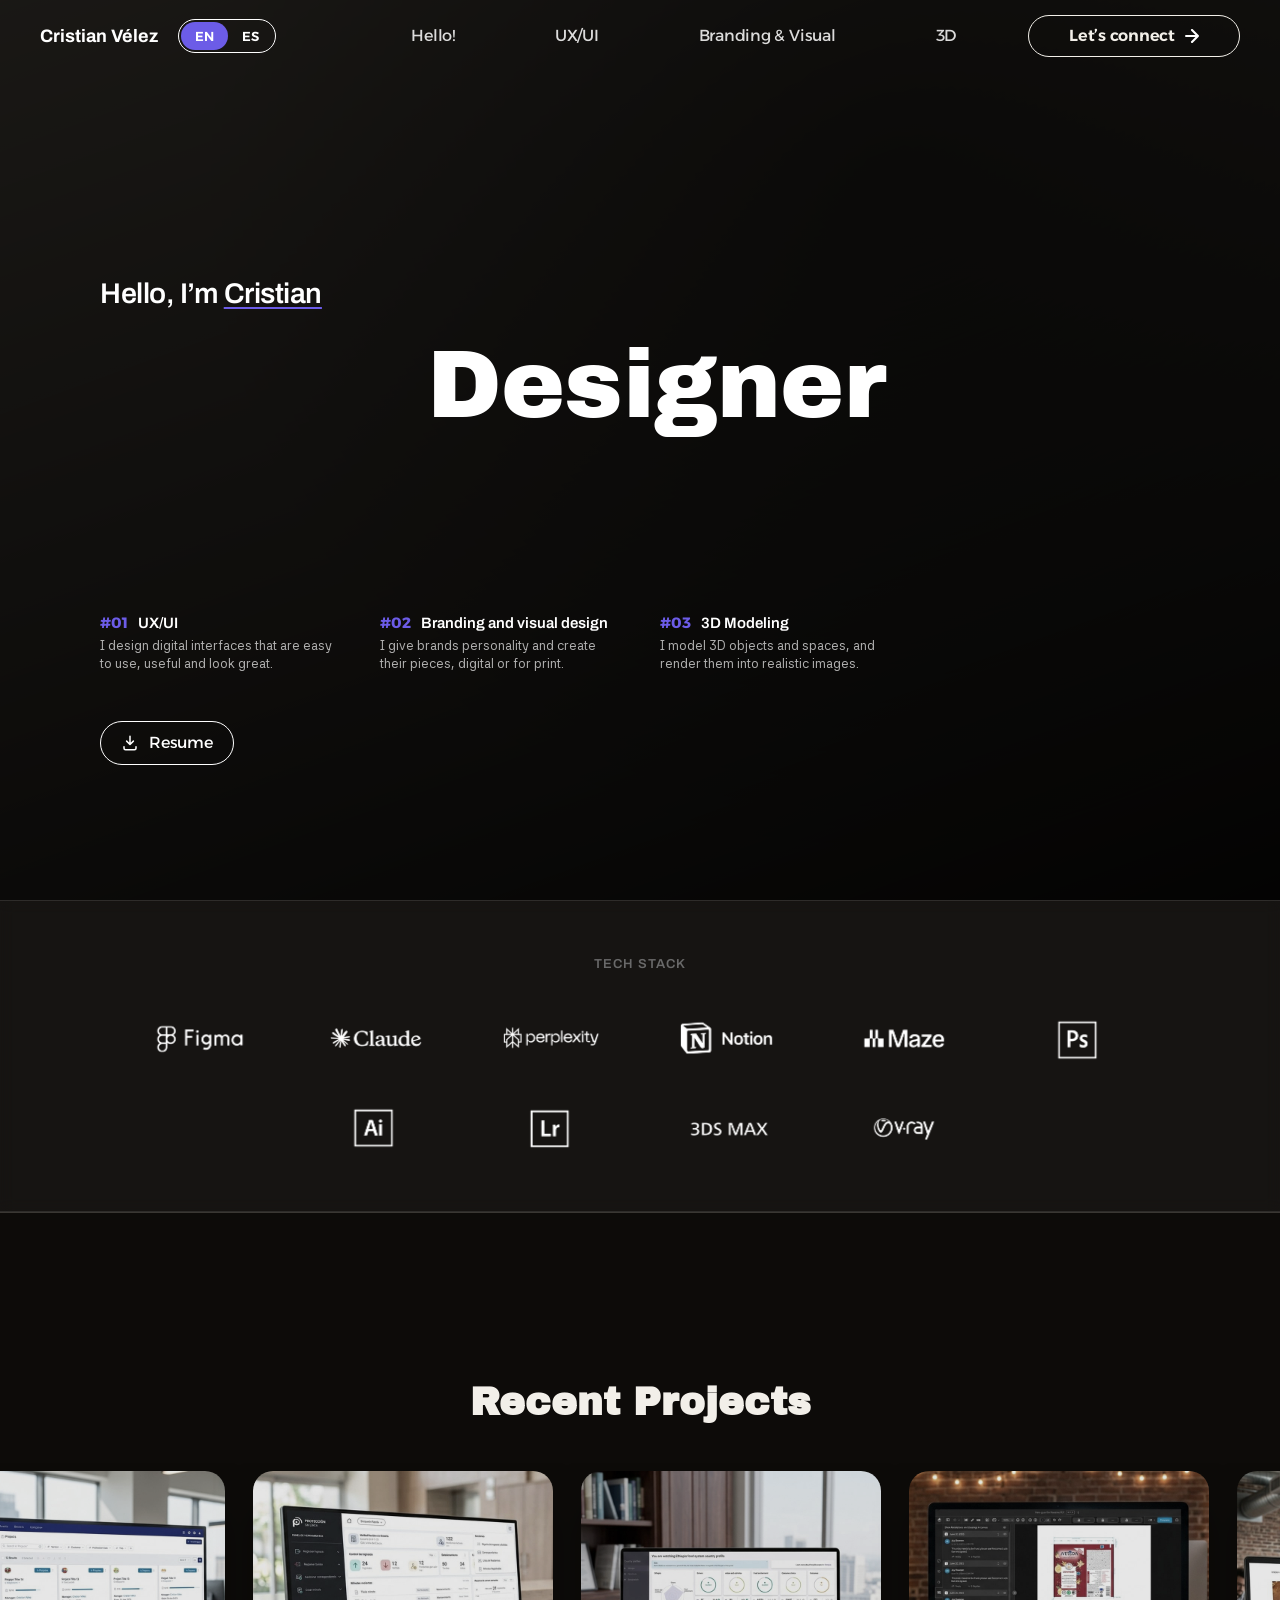
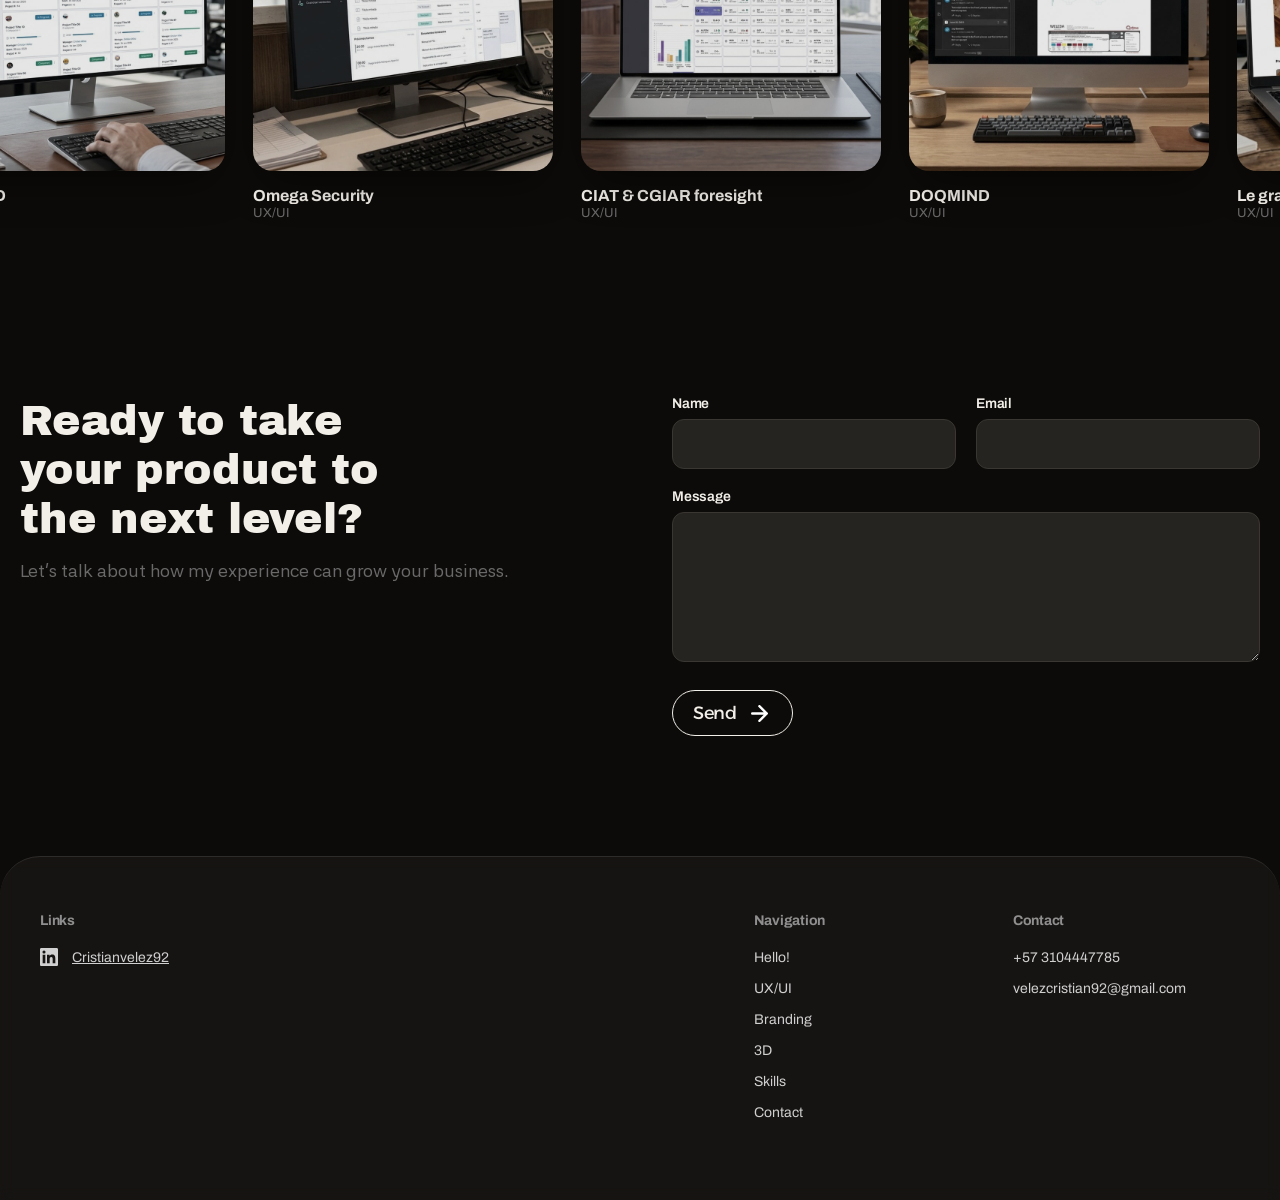
==== commit f023cdeb: "Update home "Proyectos recientes" covers with device mockups - New square covers (00-portada-cuadrad" ====
--- a/index.html
+++ b/index.html
@@ -285,7 +285,7 @@
              real del proyecto (la misma que en ux-ui.html). El href
              queda como respaldo por si el JS no carga. -->
         <a class="recientes-item" href="ux-ui.html" data-reveal data-proyecto="doqmind-platform">
-          <img src="assets/projects/doqmind-platform/01-projects.png" alt="" loading="lazy" draggable="false">
+          <img src="assets/projects/doqmind-platform/00-portada-cuadrada.jpg" alt="" loading="lazy" draggable="false">
           <span class="recientes-texto">
             <span class="recientes-nombre">DOQMIND</span>
             <span class="recientes-categoria">UX/UI</span>
@@ -313,7 +313,7 @@
         </a>
 
         <a class="recientes-item" href="ux-ui.html" data-reveal data-proyecto="omega-security">
-          <img src="assets/projects/omega-security/01-menu-navegacion.jpg" alt="" loading="lazy" draggable="false">
+          <img src="assets/projects/omega-security/00-portada-cuadrada.jpg" alt="" loading="lazy" draggable="false">
           <span class="recientes-texto">
             <span class="recientes-nombre">Omega Security</span>
             <span class="recientes-categoria">UX/UI</span>
@@ -347,7 +347,7 @@
         </a>
 
         <a class="recientes-item" href="ux-ui.html" data-reveal data-proyecto="ciat-cgiar-foresight">
-          <img src="assets/projects/ciat-cgiar-foresight/01-home.jpg" alt="" loading="lazy" draggable="false">
+          <img src="assets/projects/ciat-cgiar-foresight/00-portada-cuadrada.jpg" alt="" loading="lazy" draggable="false">
           <span class="recientes-texto">
             <span class="recientes-nombre">CIAT &amp; CGIAR foresight</span>
             <span class="recientes-categoria">UX/UI</span>
@@ -378,7 +378,7 @@
         </a>
 
         <a class="recientes-item" href="ux-ui.html" data-reveal data-proyecto="doqmind-viewer">
-          <img src="assets/projects/doqmind-viewer/01-general.jpg" alt="" loading="lazy" draggable="false">
+          <img src="assets/projects/doqmind-viewer/00-portada-cuadrada.jpg" alt="" loading="lazy" draggable="false">
           <span class="recientes-texto">
             <span class="recientes-nombre">DOQMIND</span>
             <span class="recientes-categoria">UX/UI</span>
@@ -407,7 +407,7 @@
         </a>
 
         <a class="recientes-item" href="ux-ui.html" data-reveal data-proyecto="le-grand-frances-bakery">
-          <img src="assets/projects/le-grand-frances-bakery/01-home.jpg" alt="" loading="lazy" draggable="false">
+          <img src="assets/projects/le-grand-frances-bakery/00-portada-cuadrada.jpg" alt="" loading="lazy" draggable="false">
           <span class="recientes-texto">
             <span class="recientes-nombre">Le grand francés bakery</span>
             <span class="recientes-categoria">UX/UI</span>
@@ -435,7 +435,7 @@
         </a>
 
         <a class="recientes-item" href="ux-ui.html" data-reveal data-proyecto="driven-properties-latam">
-          <img src="assets/projects/driven-properties-latam/01-destacados.jpg" alt="" loading="lazy" draggable="false">
+          <img src="assets/projects/driven-properties-latam/00-portada-cuadrada.jpg" alt="" loading="lazy" draggable="false">
           <span class="recientes-texto">
             <span class="recientes-nombre">Driven properties LATAM</span>
             <span class="recientes-categoria">UX/UI</span>
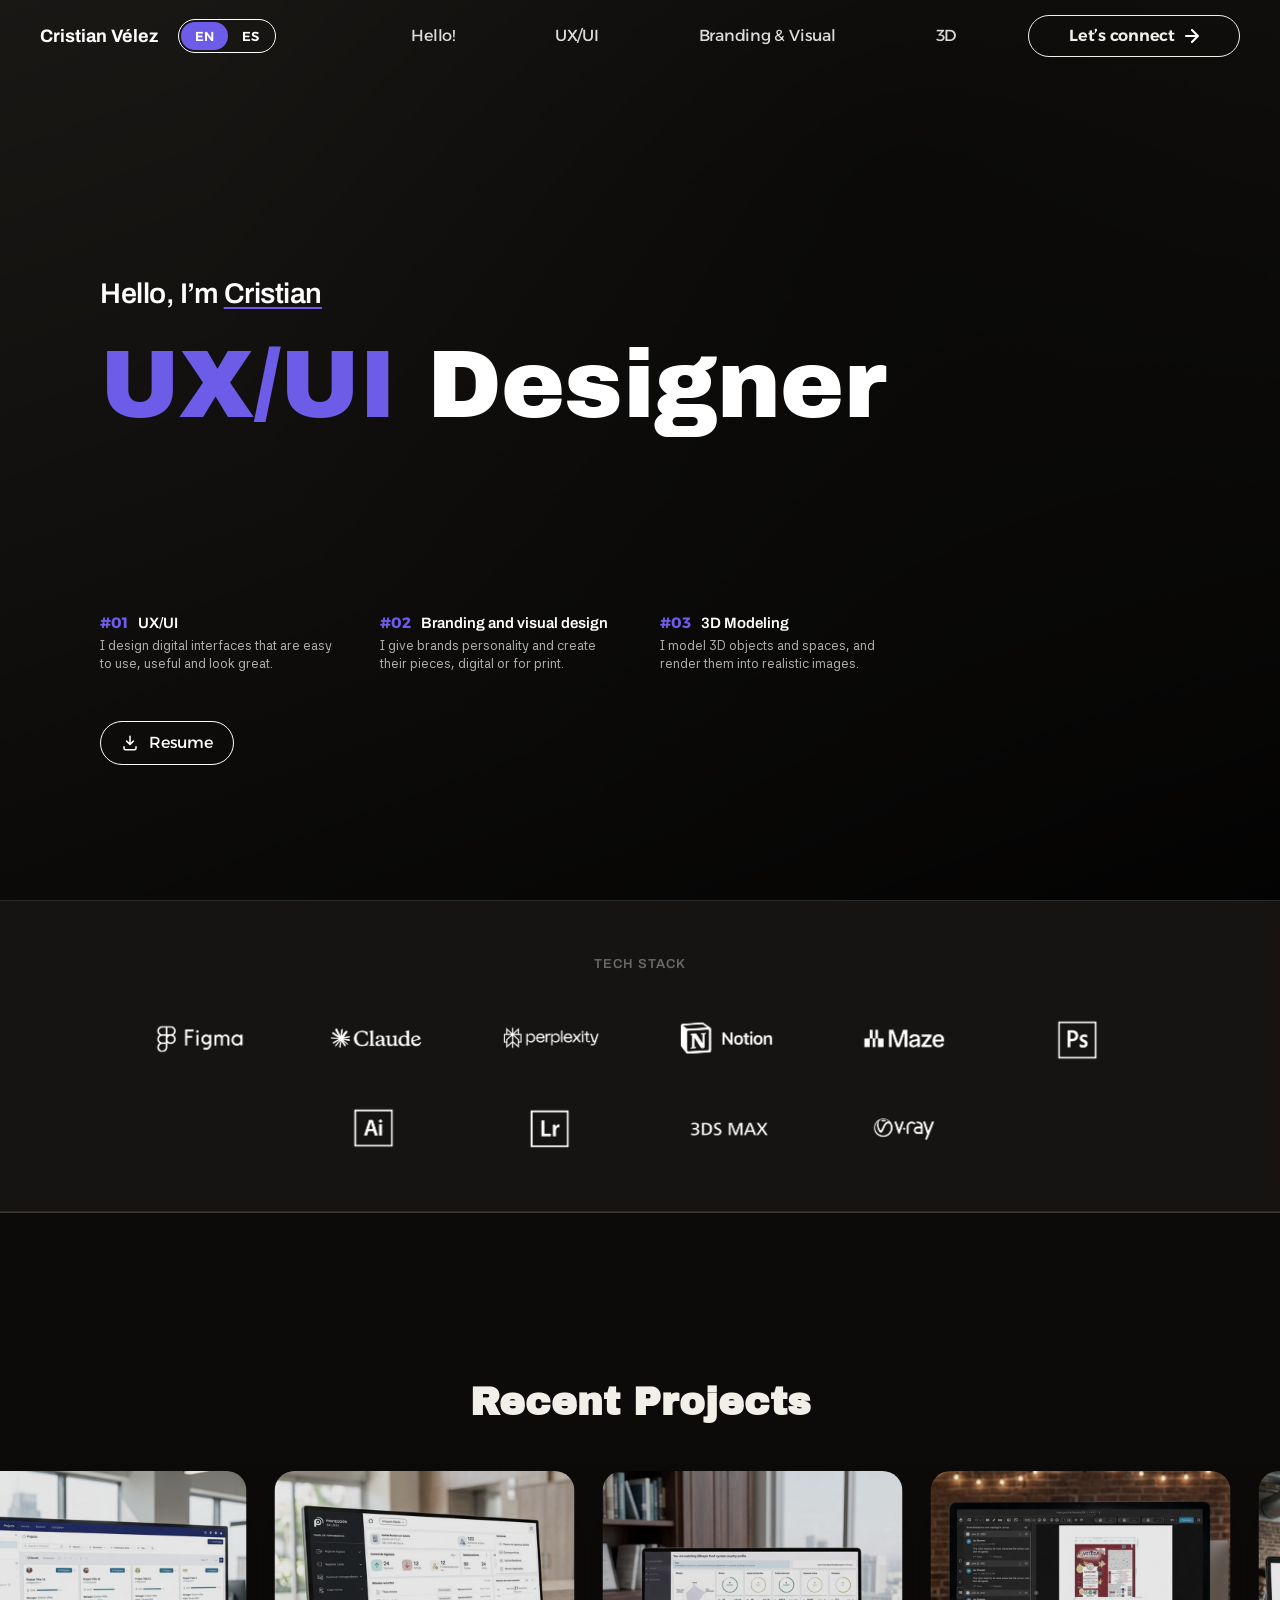
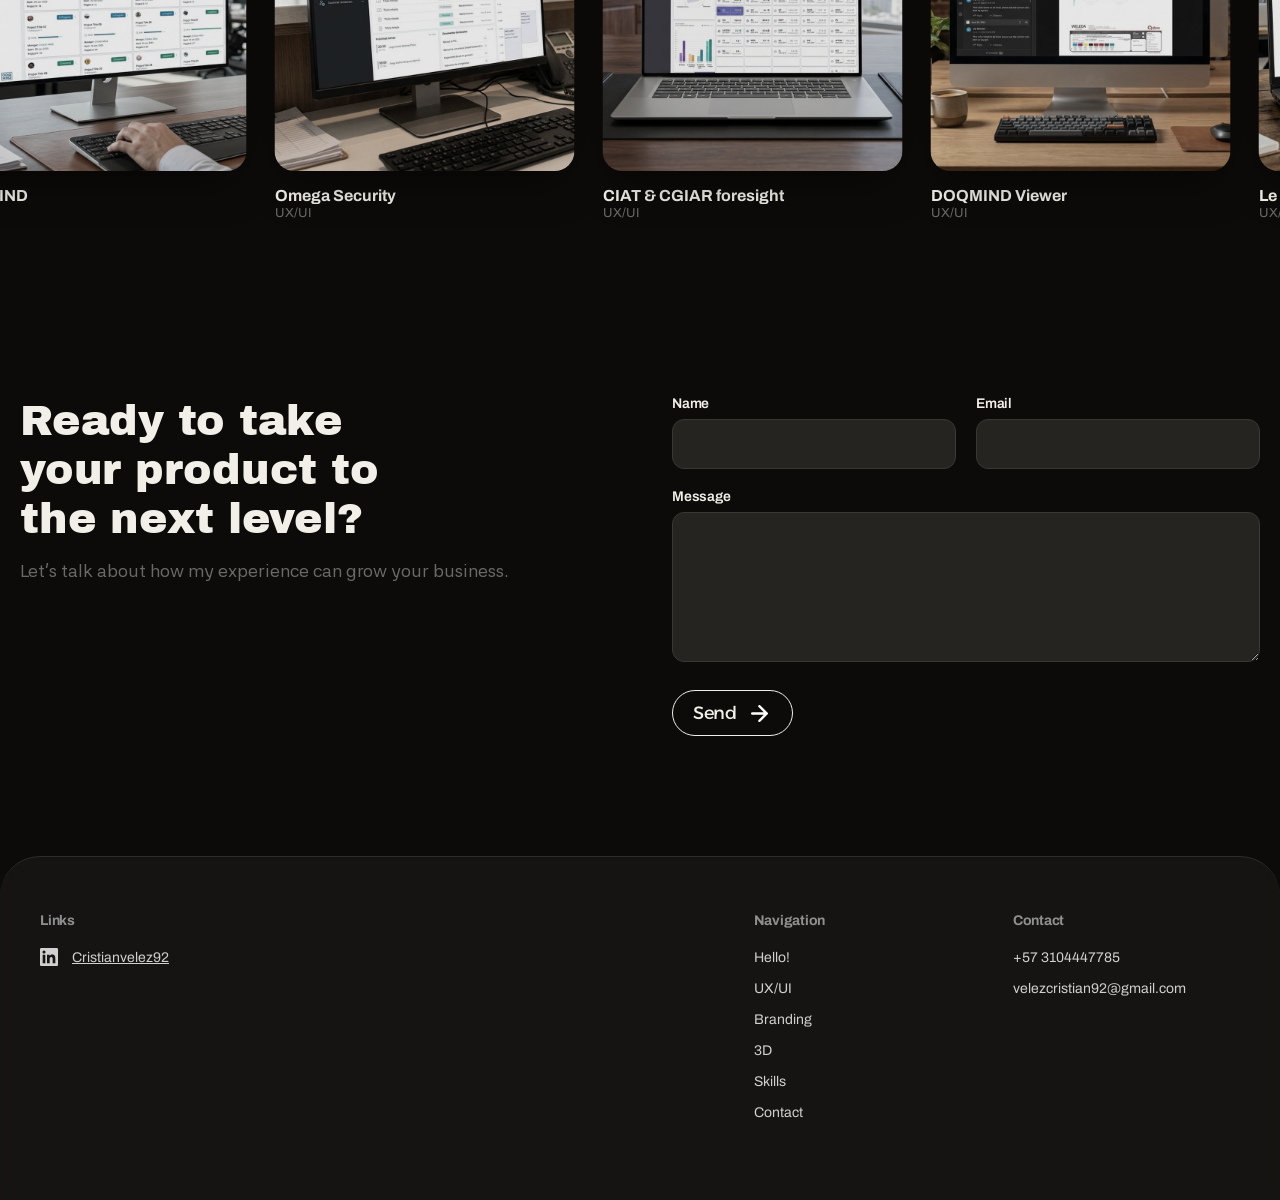
==== commit b5e38c96: "Update UX/UI projects, CV and experience badge - Praxico moved to 2nd position; DOQMIND Viewer renam" ====
--- a/index.html
+++ b/index.html
@@ -380,10 +380,10 @@
         <a class="recientes-item" href="ux-ui.html" data-reveal data-proyecto="doqmind-viewer">
           <img src="assets/projects/doqmind-viewer/00-portada-cuadrada.jpg" alt="" loading="lazy" draggable="false">
           <span class="recientes-texto">
-            <span class="recientes-nombre">DOQMIND</span>
+            <span class="recientes-nombre">DOQMIND Viewer</span>
             <span class="recientes-categoria">UX/UI</span>
           </span>
-          <h2 class="bento-item-titulo" hidden>DOQMIND</h2>
+          <h2 class="bento-item-titulo" hidden>DOQMIND Viewer</h2>
           <span class="bento-item-categoria" hidden>SaaS</span>
           <span class="bento-badge-anio" hidden><span lang="en">2023–Present</span><span lang="es">2023–Presente</span></span>
           <p class="bento-item-subtitulo" hidden>
